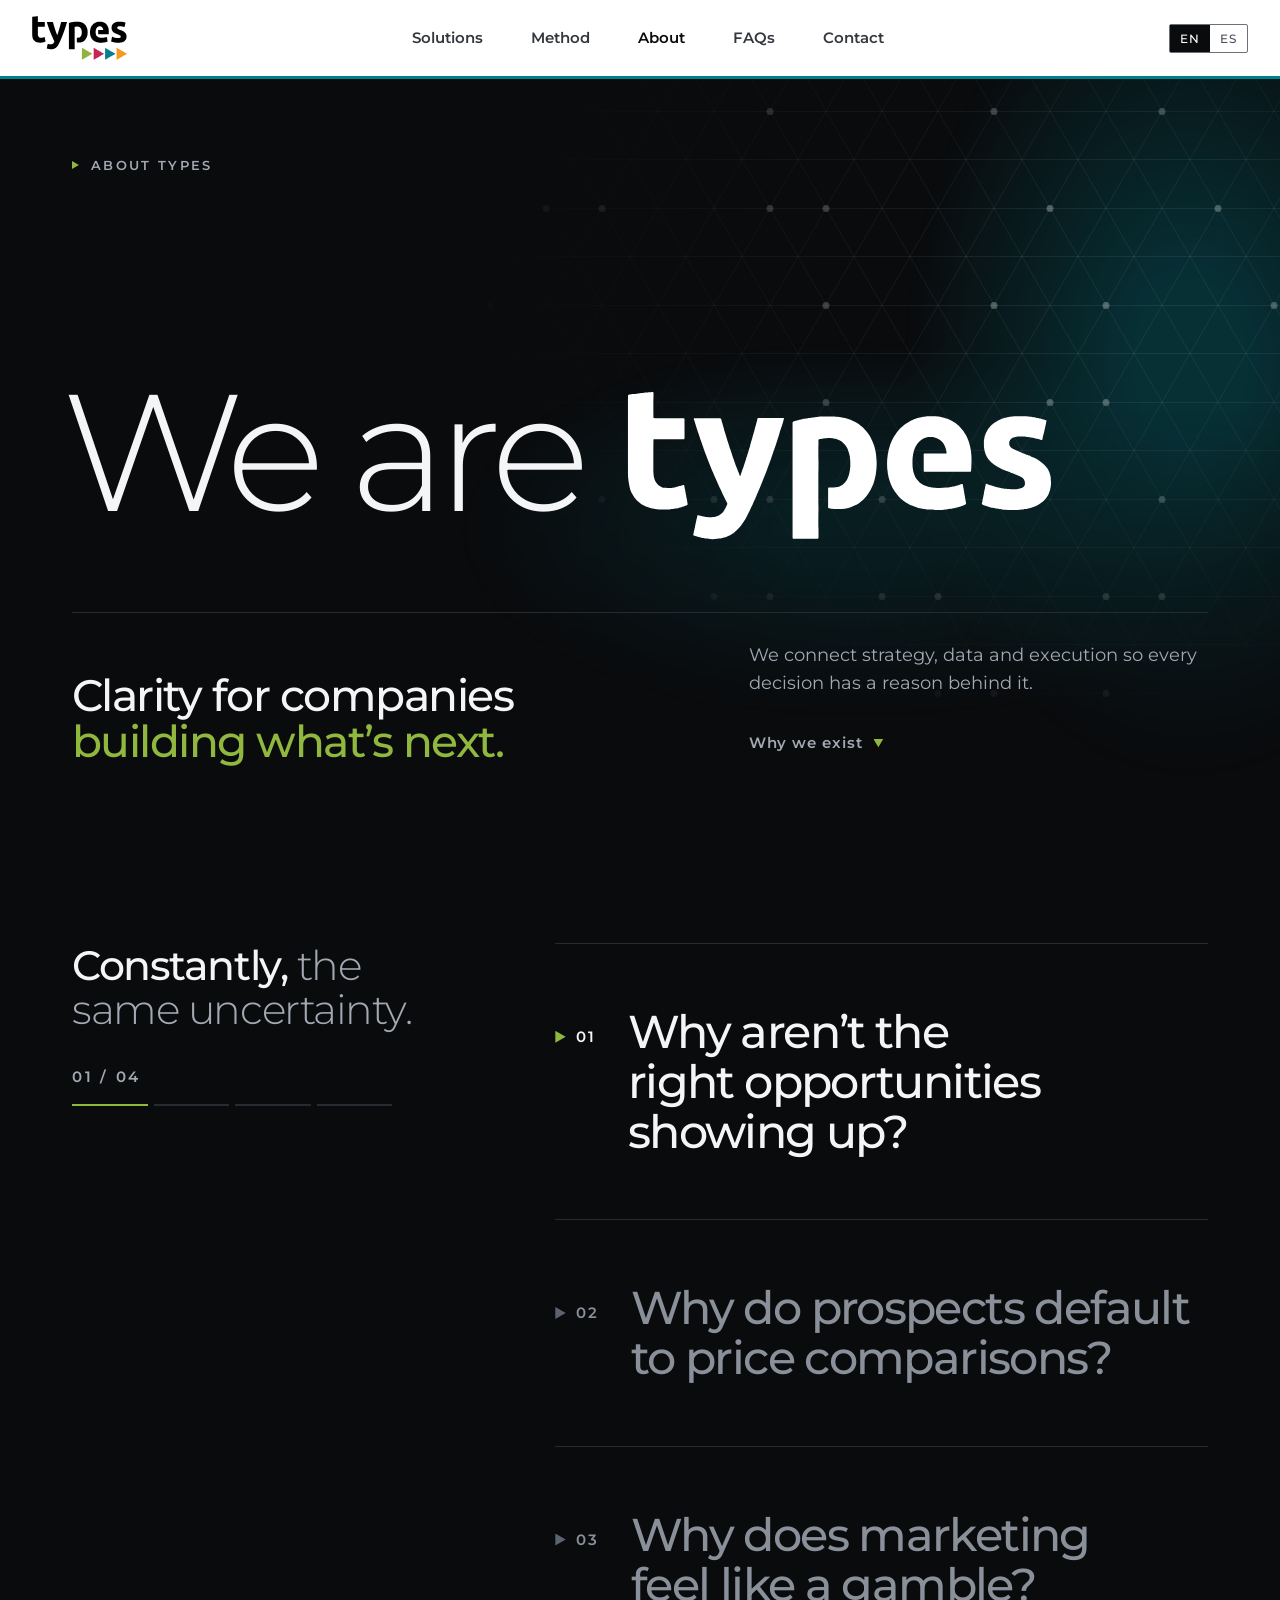
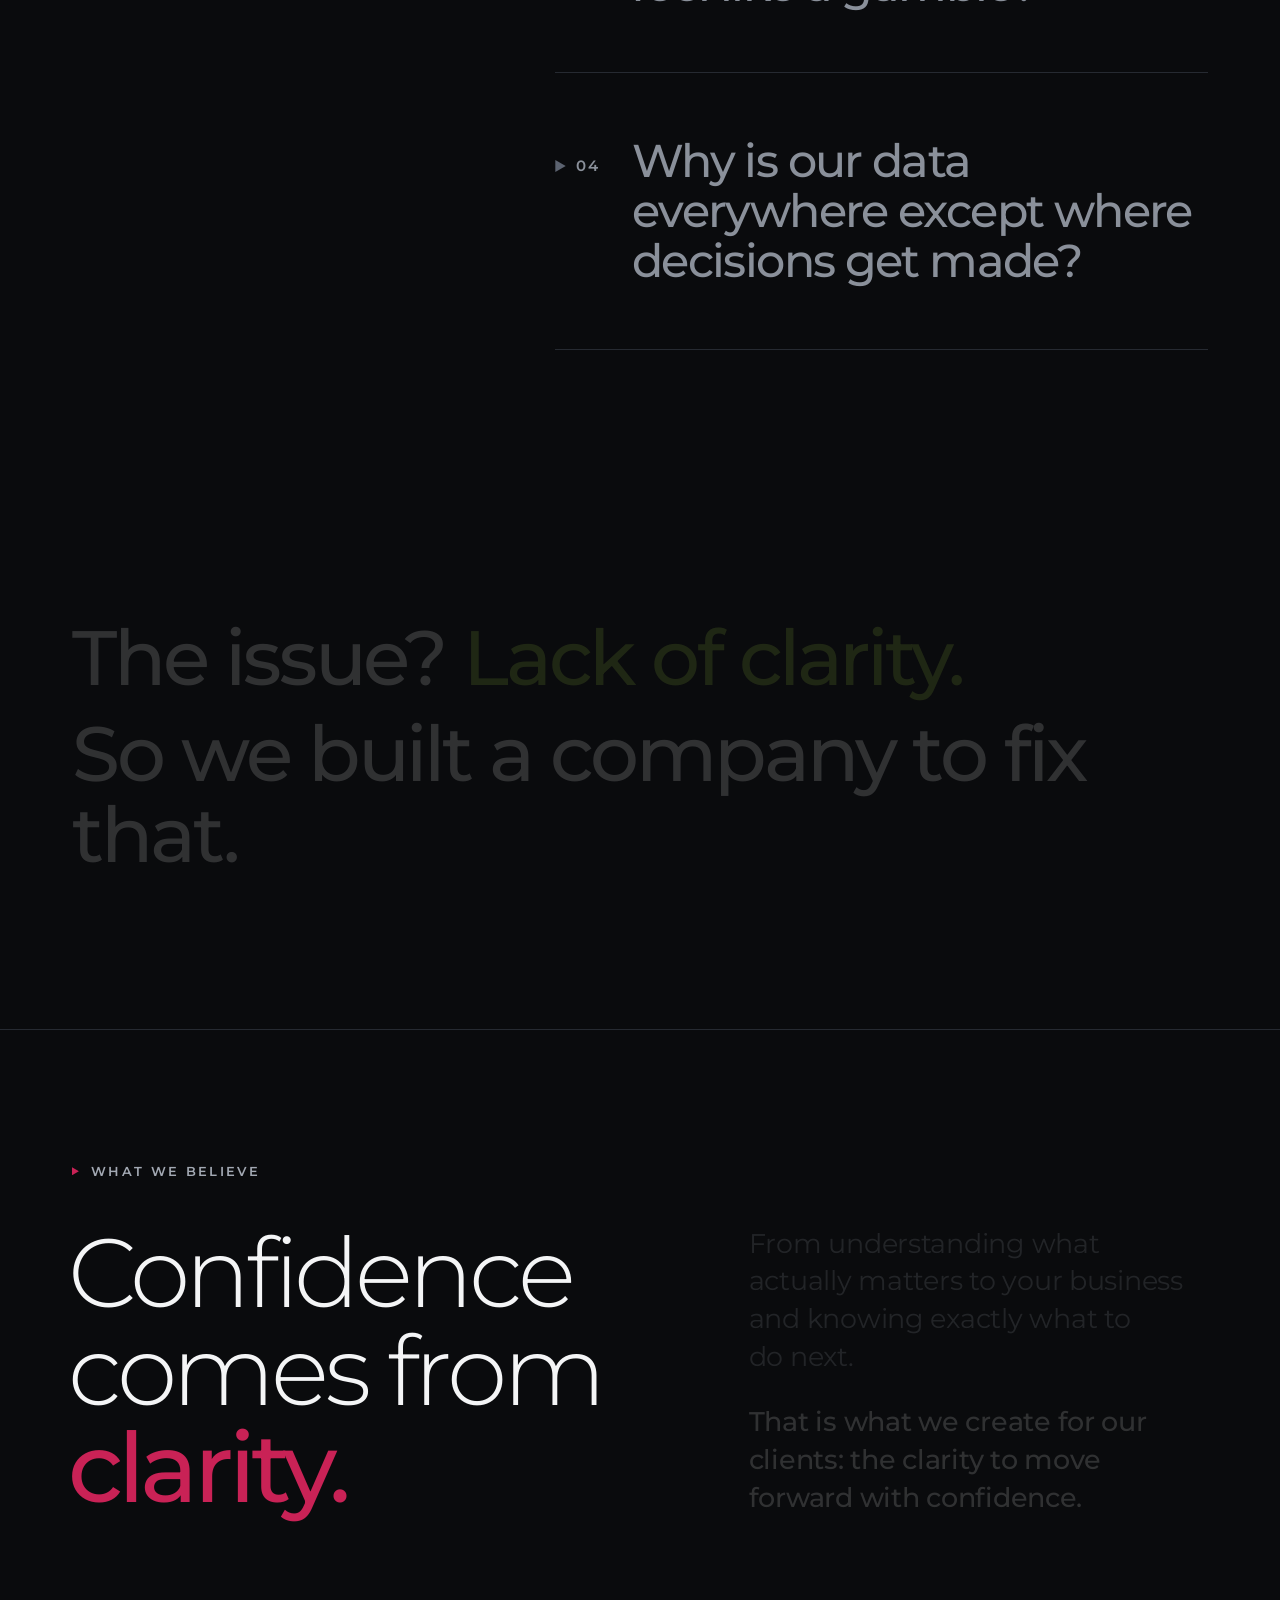
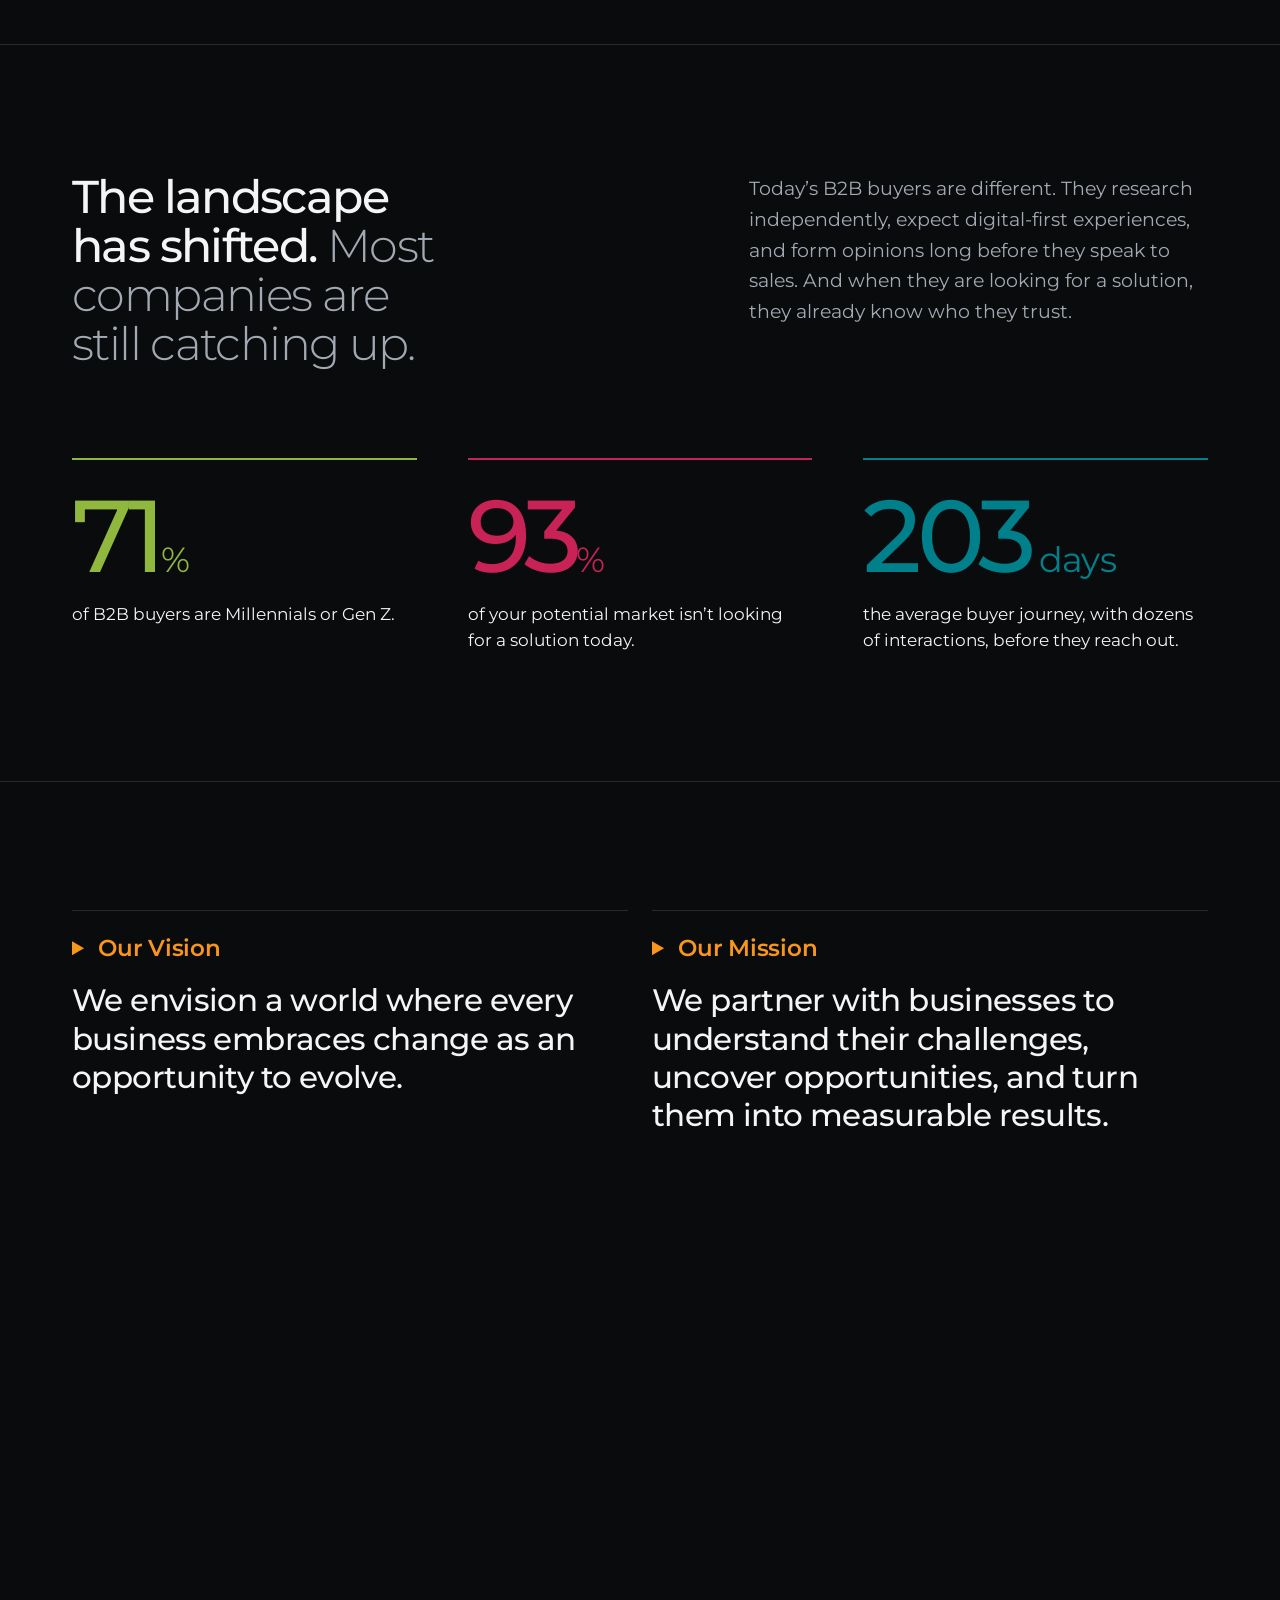
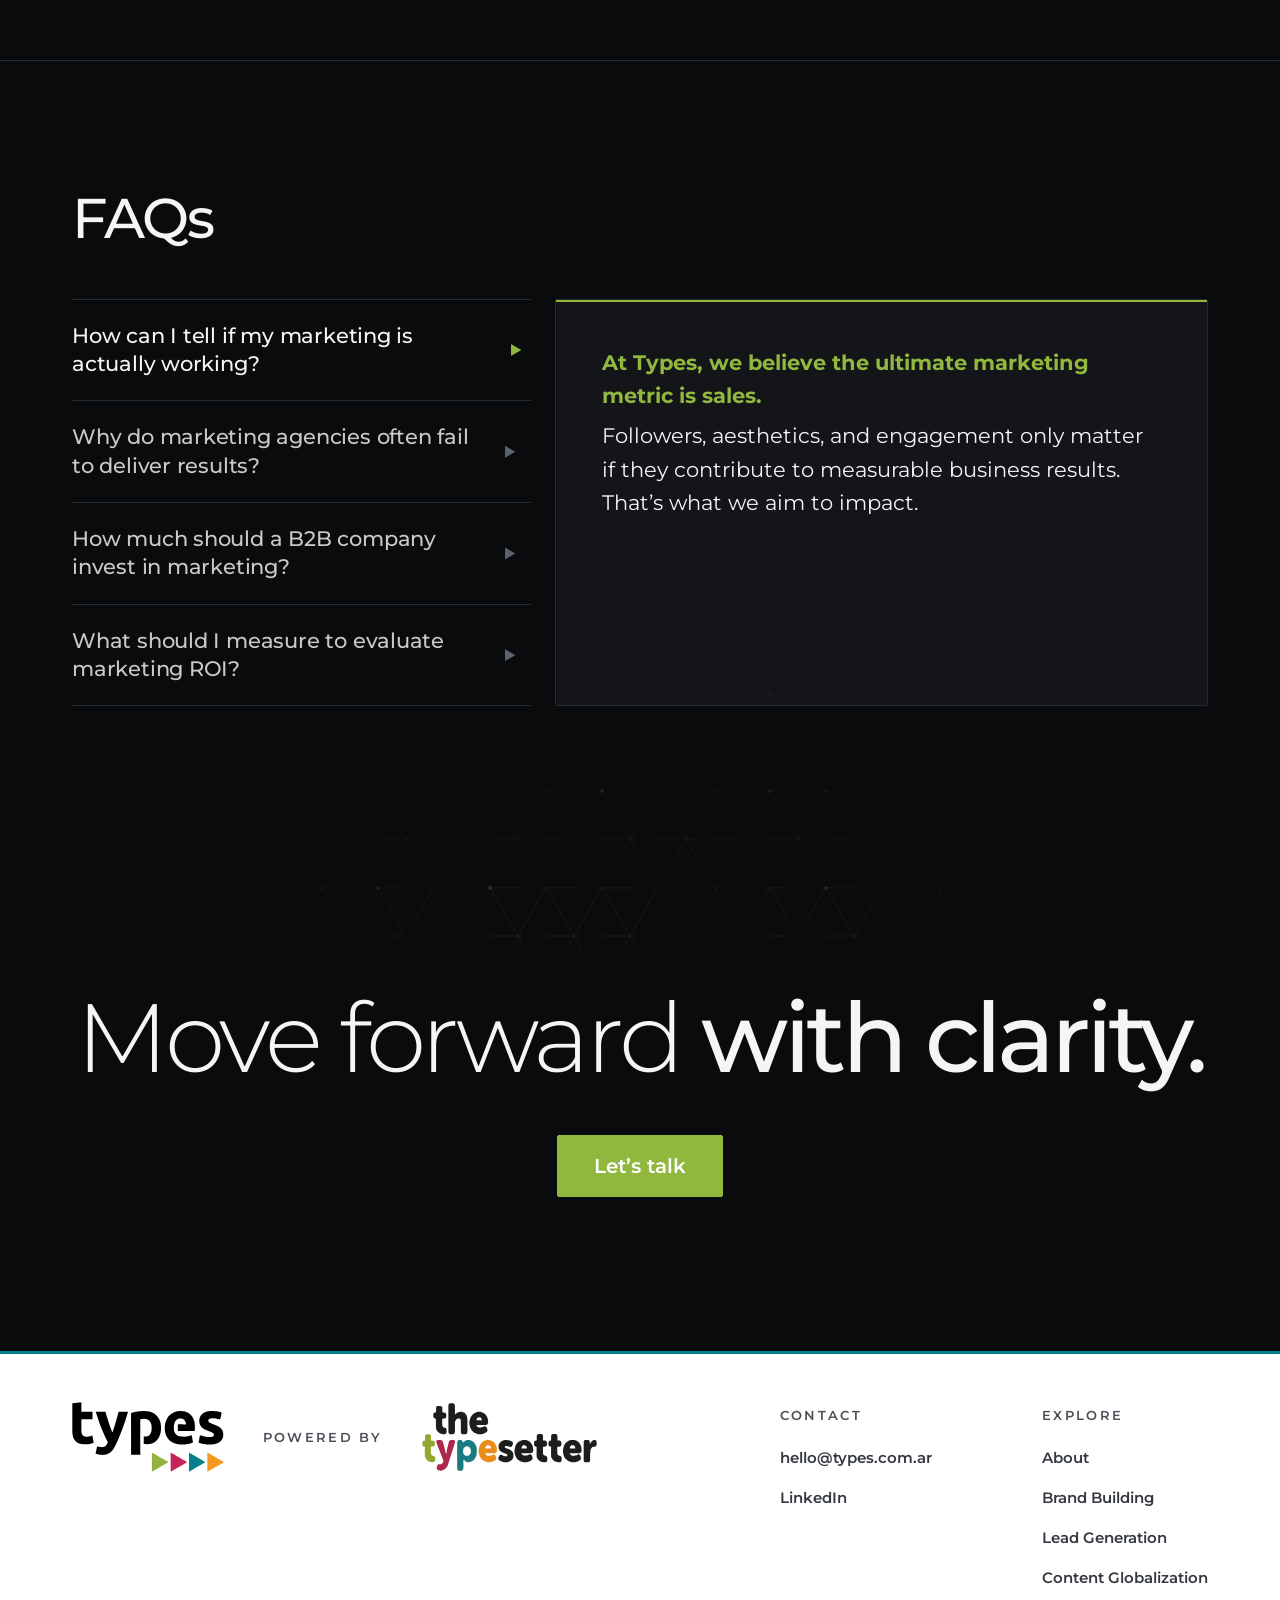
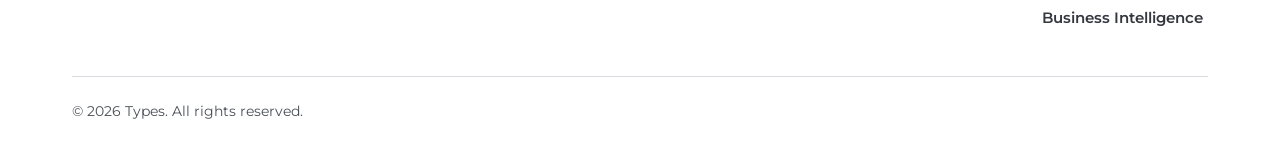
==== about.html @ 99b60592 "Add solution, about pages and CTA button text-roll hover Co-Authored-By: Claude Opus 5.5 <noreply@an" ====
<!DOCTYPE html>
<html lang="en" translate="no">
<head>
<meta charset="utf-8">
<meta name="viewport" content="width=device-width, initial-scale=1">
<meta name="google" content="notranslate">
<title>Types — About</title>
<link rel="icon" type="image/png" href="assets/favicon-types.png">
<link rel="stylesheet" href="css/tokens.css">
<link rel="stylesheet" href="https://fonts.googleapis.com/css2?family=Montserrat:wght@300;400;500;600;700&display=swap">
<link rel="stylesheet" href="css/site.css">
<link rel="stylesheet" href="css/faq.css">
<link rel="stylesheet" href="css/about.css">
</head>
<body>
<a href="#main" class="skip-link">Skip to content</a>
<header class="ty-header" style="position:fixed;top:0;left:0;right:0;z-index:20;box-sizing:border-box;padding:14px clamp(16px,4vw,32px);border-bottom:3px solid var(--brand-teal);background:#ffffff;--ink:#0a0b0d;--ink-muted:#33373e;--ink-subtle:#4a4f57;--border-control:#6b7079;--surface-page:#ffffff;--surface-hover:#eef0f2;--focus-ring:#0a0b0d;color:#0a0b0d">
  <a href="preview.html" aria-label="Types — home" style="display:flex;align-items:center;height:48px"><img src="assets/types.svg" alt="Types" style="display:block;height:44px;width:auto"></a>
  <nav id="site-nav" class="ty-nav" aria-label="Main" style="gap:48px">
    <a href="preview.html#solutions">Solutions</a>
    <a href="preview.html#method">Method</a>
    <a href="about.html" aria-current="page">About</a>
    <a href="preview.html#faq">FAQs</a>
    <a href="preview.html#contact">Contact</a>
  </nav>
  <div class="ty-lang" role="group" aria-label="Language">
    <button id="lang-en" lang="en" aria-pressed="true">EN</button>
    <button id="lang-es" lang="es" aria-pressed="false">ES</button>
  </div>
  <button type="button" class="nav-burger" aria-label="Open menu" aria-expanded="false" aria-controls="site-nav"><span></span><span></span><span></span></button>
</header>
<main id="main">

<!-- 01 Hero -->
<section id="hero" class="ty-accent-green" style="position:relative;isolation:isolate;min-height:92vh;display:flex;flex-direction:column;background:var(--surface-page);color:var(--ink)">
  <div aria-hidden="true" style="position:absolute;inset:0 0 -20vh 0;z-index:0;pointer-events:none;overflow:hidden;-webkit-mask-image:linear-gradient(#000 40%,transparent 100%);mask-image:linear-gradient(#000 40%,transparent 100%)"><div id="blobs-a" style="position:absolute;inset:0;filter:blur(110px);opacity:.4">
    <div data-blob="" style="position:absolute;right:-8%;top:8%;width:30vw;height:44vw;border-radius:50%;background:var(--brand-teal);opacity:.8"></div>
    <div data-blob="" style="position:absolute;left:46%;top:40%;width:42vw;height:20vw;border-radius:50%;background:var(--brand-teal);opacity:.5"></div>
  </div></div>
  <canvas id="grid-a" aria-hidden="true" style="position:absolute;top:0;left:0;z-index:1;width:100%;height:100%;display:block;pointer-events:none;-webkit-mask-image:radial-gradient(ellipse 65% 75% at 85% 35%,#000 15%,transparent 75%);mask-image:radial-gradient(ellipse 65% 75% at 85% 35%,#000 15%,transparent 75%)"></canvas>
  <div style="position:relative;z-index:2;flex:1;width:100%;max-width:1200px;margin:0 auto;box-sizing:border-box;padding:152px clamp(16px,4vw,32px) clamp(48px,7vh,80px);display:flex;flex-direction:column;justify-content:space-between;gap:clamp(64px,10vh,120px)">
    <p data-hf="" style="margin:0;display:flex;align-items:center;gap:12px;font-family:var(--font-text);font-size:13px;font-weight:600;letter-spacing:.18em;text-transform:uppercase;color:var(--ink-muted)"><span class="ty-tri" aria-hidden="true" style="height:8px;width:6.9px;background:var(--accent)"></span>About Types</p>
    <div style="display:flex;flex-direction:column;gap:clamp(48px,8vh,96px)">
      <h1 data-r="h1about" style="margin:0 0 0 -.06em;font-family:var(--font-display);font-weight:500;font-size:clamp(64px,13vw,200px);line-height:.92;letter-spacing:-0.055em">
        <span data-line="" style="display:block;overflow:hidden;padding-bottom:.14em;margin-bottom:-.14em"><span style="display:block"><span style="font-weight:300">We are</span> <span data-tw-txt="">types</span><img data-tw-logo="" src="assets/types-wordmark-white.svg" alt="types" style="display:none;height:.9em;width:auto;vertical-align:-0.18em;margin-left:.06em"></span></span>
      </h1>
      <div data-hf="" class="ab-grid" style="row-gap:32px;align-items:end;padding-top:28px;border-top:1px solid var(--border-subtle)">
        <p class="ab-wide" style="margin:0;font-family:var(--font-display);font-weight:500;font-size:clamp(28px,3.4vw,52px);line-height:1.06;letter-spacing:-0.035em;text-wrap:balance">Clarity for companies <span style="color:var(--accent)">building what’s next.</span></p>
        <div class="ab-b" style="display:flex;flex-direction:column;align-items:flex-start;gap:24px">
          <p style="margin:0;max-width:40ch;font-family:var(--font-text);font-size:clamp(17px,1.4vw,20px);line-height:1.55;color:var(--ink-muted);text-wrap:pretty">We connect strategy, data and execution so every decision has a reason behind it.</p>
          <a href="#questions" class="ab-scroll">Why we exist<span class="ty-tri" aria-hidden="true" style="height:10px;width:8.7px;background:var(--accent);transform:rotate(90deg)"></span></a>
        </div>
      </div>
    </div>
  </div>
</section>

<!-- 02 Questions -->
<section id="questions" style="background:var(--surface-page);color:var(--ink);scroll-margin-top:72px">
  <div class="ab-grid" style="max-width:1200px;margin:0 auto;box-sizing:border-box;padding:clamp(64px,9vw,136px) clamp(16px,4vw,32px);row-gap:40px;align-items:start">
    <div class="ab-a ab-sticky" style="display:flex;flex-direction:column;gap:32px">
      <h2 style="margin:0;font-family:var(--font-display);font-weight:500;font-size:clamp(30px,3.2vw,48px);line-height:1.08;letter-spacing:-0.035em;text-wrap:balance">Constantly, <span style="font-weight:300;color:var(--ink-muted)">the same uncertainty.</span></h2>
      <div aria-hidden="true" style="display:flex;flex-direction:column;gap:14px;max-width:320px">
        <span data-qc="" style="font-family:var(--font-text);font-size:15px;font-weight:600;letter-spacing:.18em;color:var(--ink-muted)">01 / 04</span>
        <div style="display:grid;grid-template-columns:repeat(4,minmax(0,1fr));gap:6px"><span class="ab-seg"><span data-seg="" style="background:var(--brand-green)"></span></span><span class="ab-seg"><span data-seg="" style="background:var(--brand-magenta)"></span></span><span class="ab-seg"><span data-seg="" style="background:var(--brand-teal)"></span></span><span class="ab-seg"><span data-seg="" style="background:var(--brand-orange)"></span></span></div>
      </div>
    </div>
    <ol class="ab-q ab-qlist">
      <li data-q="" class="ab-qitem">
        <span class="ab-qitem__n"><span data-tri="" data-c="var(--brand-green)" class="ty-tri" aria-hidden="true"></span>01</span>
        <span class="ab-qitem__t">Why aren’t the right opportunities showing up?</span>
      </li>
      <li data-q="" class="ab-qitem">
        <span class="ab-qitem__n"><span data-tri="" data-c="var(--brand-magenta)" class="ty-tri" aria-hidden="true"></span>02</span>
        <span class="ab-qitem__t">Why do prospects default to price comparisons?</span>
      </li>
      <li data-q="" class="ab-qitem">
        <span class="ab-qitem__n"><span data-tri="" data-c="var(--brand-teal)" class="ty-tri" aria-hidden="true"></span>03</span>
        <span class="ab-qitem__t">Why does marketing feel like a gamble?</span>
      </li>
      <li data-q="" class="ab-qitem">
        <span class="ab-qitem__n"><span data-tri="" data-c="var(--brand-orange)" class="ty-tri" aria-hidden="true"></span>04</span>
        <span class="ab-qitem__t">Why is our data everywhere except where decisions get made?</span>
      </li>
    </ol>
  </div>
</section>

<!-- 03 The issue -->
<section style="background:var(--surface-page);color:var(--ink)">
  <div style="max-width:1200px;margin:0 auto;box-sizing:border-box;padding:clamp(80px,12vw,184px) clamp(16px,4vw,32px)">
    <div id="issue-words" style="display:flex;flex-direction:column;gap:.2em;font-family:var(--font-display);font-size:clamp(36px,6vw,96px);font-weight:500;line-height:1.05;letter-spacing:-0.04em">
      <p style="margin:0"><span data-w="">The </span><span data-w="">issue? </span><span data-w="" style="color:var(--brand-green)">Lack </span><span data-w="" style="color:var(--brand-green)">of </span><span data-w="" style="color:var(--brand-green)">clarity. </span></p>
      <p style="margin:0"><span data-w="">So </span><span data-w="">we </span><span data-w="">built </span><span data-w="">a </span><span data-w="">company </span><span data-w="">to </span><span data-w="">fix </span><span data-w="">that. </span></p>
    </div>
  </div>
</section>

<!-- 04 What we believe -->
<section class="ty-accent-magenta" style="background:var(--surface-page);color:var(--ink);border-top:1px solid var(--border-subtle)">
  <div class="ab-grid" style="max-width:1200px;margin:0 auto;box-sizing:border-box;padding:clamp(80px,10vw,152px) clamp(16px,4vw,32px);row-gap:40px">
    <h2 data-in="" class="ab-full" style="margin:0;display:flex;align-items:center;gap:12px;font-family:var(--font-text);font-size:13px;font-weight:600;letter-spacing:.18em;text-transform:uppercase;color:var(--ink-muted)"><span class="ty-tri" aria-hidden="true" style="height:8px;width:6.9px;background:var(--accent)"></span>What we believe</h2>
    <p class="ab-wide" style="margin:0 0 0 -.04em;font-family:var(--font-display);font-weight:500;font-size:clamp(48px,7.6vw,120px);line-height:1;letter-spacing:-0.045em">
      <span data-in="" style="display:block;font-weight:300">Confidence</span>
      <span data-in="" style="display:block;font-weight:300">comes from</span>
      <span data-in="" style="display:block;color:var(--accent)">clarity.</span>
    </p>
    <div id="believe-words" class="ab-b" style="align-self:end;display:flex;flex-direction:column;gap:28px;max-width:600px">
      <p style="margin:0;font-family:var(--font-text);font-size:clamp(22px,2.1vw,30px);line-height:1.4;letter-spacing:-0.01em;color:var(--ink-muted);text-wrap:pretty"><span data-w="">From </span><span data-w="">understanding </span><span data-w="">what </span><span data-w="">actually </span><span data-w="">matters </span><span data-w="">to </span><span data-w="">your </span><span data-w="">business </span><span data-w="">and </span><span data-w="">knowing </span><span data-w="">exactly </span><span data-w="">what </span><span data-w="">to </span><span data-w="">do </span><span data-w="">next. </span></p>
      <p style="margin:0;font-family:var(--font-text);font-size:clamp(22px,2.1vw,30px);font-weight:500;line-height:1.4;letter-spacing:-0.01em;color:var(--ink);text-wrap:pretty"><span data-w="">That </span><span data-w="">is </span><span data-w="">what </span><span data-w="">we </span><span data-w="">create </span><span data-w="">for </span><span data-w="">our </span><span data-w="">clients: </span><span data-w="">the </span><span data-w="">clarity </span><span data-w="">to </span><span data-w="">move </span><span data-w="">forward </span><span data-w="">with </span><span data-w="">confidence. </span></p>
    </div>
  </div>
</section>

<!-- 05 Market context -->
<section class="ty-accent-teal" style="background:var(--surface-page);color:var(--ink);border-top:1px solid var(--border-subtle)">
  <div style="max-width:1200px;margin:0 auto;box-sizing:border-box;padding:clamp(80px,10vw,152px) clamp(16px,4vw,32px);display:flex;flex-direction:column;gap:clamp(56px,7vw,104px)">
    <div class="ab-grid" style="row-gap:28px">
      <h2 data-in="" class="ab-a" style="margin:0;font-family:var(--font-display);font-weight:500;font-size:clamp(32px,3.6vw,52px);line-height:1.06;letter-spacing:-0.035em;text-wrap:balance">The landscape has shifted. <span style="font-weight:300;color:var(--ink-muted)">Most companies are still catching up.</span></h2>
      <p data-in="" class="ab-b" style="margin:0;max-width:640px;font-family:var(--font-text);font-size:clamp(18px,1.5vw,21px);line-height:1.6;color:var(--ink-muted);text-wrap:pretty">Today’s B2B buyers are different. They research independently, expect digital-first experiences, and form opinions long before they speak to sales. And when they are looking for a solution, they already know who they trust.</p>
    </div>
    <ul class="ab-cards" style="margin:0;padding:0;list-style:none">
      <li data-in="" class="ty-accent-green" style="position:relative;min-width:0;padding-top:32px;display:flex;flex-direction:column;gap:20px">
        <span data-draw="" aria-hidden="true" style="position:absolute;left:0;right:0;top:0;height:2px;background:var(--accent);transform-origin:0 50%"></span>
        <p style="margin:0;font-family:var(--font-display);font-weight:500;font-size:clamp(72px,8vw,136px);line-height:.9;letter-spacing:-0.055em;color:var(--accent)"><span data-count="71">71</span><span style="font-size:.34em;letter-spacing:-0.02em;font-weight:400">%</span></p>
        <p style="margin:0;font-family:var(--font-text);font-size:17px;line-height:1.5;color:var(--ink);text-wrap:pretty;max-width:30ch">of B2B buyers are Millennials or Gen Z.</p>
      </li>
      <li data-in="" class="ty-accent-magenta" style="position:relative;min-width:0;padding-top:32px;display:flex;flex-direction:column;gap:20px">
        <span data-draw="" aria-hidden="true" style="position:absolute;left:0;right:0;top:0;height:2px;background:var(--accent);transform-origin:0 50%"></span>
        <p style="margin:0;font-family:var(--font-display);font-weight:500;font-size:clamp(72px,8vw,136px);line-height:.9;letter-spacing:-0.055em;color:var(--accent)"><span data-count="95">95</span><span style="font-size:.34em;letter-spacing:-0.02em;font-weight:400">%</span></p>
        <p style="margin:0;font-family:var(--font-text);font-size:17px;line-height:1.5;color:var(--ink);text-wrap:pretty;max-width:30ch">of your potential market isn’t looking for a solution today.</p>
      </li>
      <li data-in="" class="ty-accent-teal" style="position:relative;min-width:0;padding-top:32px;display:flex;flex-direction:column;gap:20px">
        <span data-draw="" aria-hidden="true" style="position:absolute;left:0;right:0;top:0;height:2px;background:var(--accent);transform-origin:0 50%"></span>
        <p style="margin:0;font-family:var(--font-display);font-weight:500;font-size:clamp(72px,8vw,136px);line-height:.9;letter-spacing:-0.055em;color:var(--accent)"><span data-count="211">211</span><span style="font-size:.34em;letter-spacing:-0.02em;font-weight:400"> days</span></p>
        <p style="margin:0;font-family:var(--font-text);font-size:17px;line-height:1.5;color:var(--ink);text-wrap:pretty;max-width:30ch">the average buyer journey, with dozens of interactions, before they reach out.</p>
      </li>
    </ul>
  </div>
</section>

<!-- 06 Vision, Mission, Promise -->
<section class="ty-accent-orange" style="background:var(--surface-page);color:var(--ink);border-top:1px solid var(--border-subtle)">
  <div style="max-width:1200px;margin:0 auto;box-sizing:border-box;padding:clamp(80px,10vw,152px) clamp(16px,4vw,32px);display:flex;flex-direction:column;gap:clamp(64px,8vw,120px)">
    <h2 style="position:absolute;width:1px;height:1px;margin:-1px;padding:0;overflow:hidden;clip:rect(0 0 0 0);white-space:nowrap;border:0">Vision, Mission and Promise</h2>
    <div class="ab-two">
      <article data-in="" style="display:flex;flex-direction:column;gap:20px;padding-top:24px;border-top:1px solid var(--border-subtle)">
        <h3 style="margin:0;display:flex;align-items:center;gap:14px;font-family:var(--font-display);font-size:clamp(20px,1.8vw,26px);font-weight:600;letter-spacing:-0.01em;color:var(--accent)"><span class="ty-tri" aria-hidden="true" style="height:14px;width:12.1px;background:var(--accent)"></span>Our Vision</h3>
        <p style="margin:0;font-family:var(--font-display);font-size:clamp(24px,2.4vw,36px);font-weight:500;line-height:1.25;letter-spacing:-0.02em;text-wrap:pretty">We envision a world where every business embraces change as an opportunity to evolve.</p>
      </article>
      <article data-in="" style="display:flex;flex-direction:column;gap:20px;padding-top:24px;border-top:1px solid var(--border-subtle)">
        <h3 style="margin:0;display:flex;align-items:center;gap:14px;font-family:var(--font-display);font-size:clamp(20px,1.8vw,26px);font-weight:600;letter-spacing:-0.01em;color:var(--accent)"><span class="ty-tri" aria-hidden="true" style="height:14px;width:12.1px;background:var(--accent)"></span>Our Mission</h3>
        <p style="margin:0;font-family:var(--font-display);font-size:clamp(24px,2.4vw,36px);font-weight:500;line-height:1.25;letter-spacing:-0.02em;text-wrap:pretty">We partner with businesses to understand their challenges, uncover opportunities, and turn them into measurable results.</p>
      </article>
    </div>
    <article style="display:flex;flex-direction:column;gap:28px">
      <h3 data-in="" style="margin:0;display:flex;align-items:center;gap:12px;font-family:var(--font-text);font-size:13px;font-weight:600;letter-spacing:.18em;text-transform:uppercase;color:var(--ink-muted)"><span class="ty-tri" aria-hidden="true" style="height:8px;width:6.9px;background:var(--accent)"></span>Our Promise</h3>
      <p data-clip="" style="margin:0 0 0 -.05em;font-family:var(--font-display);font-weight:500;font-size:clamp(52px,9.6vw,168px);line-height:.98;letter-spacing:-0.05em;text-wrap:balance"><span style="font-weight:300">Confidence to</span> <span style="color:var(--accent)">Move Forward.</span></p>
    </article>
  </div>
</section>

<!-- FAQ -->
<section id="faq" class="ty-accent-green" style="background:var(--surface-page);color:var(--ink);border-top:1px solid var(--border-subtle);scroll-margin-top:96px">
  <div style="max-width:1200px;margin:0 auto;box-sizing:border-box;padding:clamp(80px,10vw,152px) clamp(16px,4vw,32px);display:flex;flex-direction:column;gap:clamp(32px,4vw,56px)">
    <h2 data-in="" style="margin:0;font-family:var(--font-display);font-weight:500;font-size:clamp(36px,4.4vw,64px);line-height:1.04;letter-spacing:-0.035em">FAQs</h2>
    <!-- Source copy for the FAQ. js/faq.js renders it as tabs or an accordion. -->
    <dl id="faq-data" hidden>
      <div data-faq><dt>How can I tell if my marketing is actually working?</dt><dd>At Types, we believe the ultimate marketing metric is sales. Followers, aesthetics, and engagement only matter if they contribute to measurable business results. That’s what we aim to impact.</dd></div>
      <div data-faq><dt>Why do marketing agencies often fail to deliver results?</dt><dd>Because they often optimize for visibility instead of business outcomes. At Types, we focus on the metrics, processes, and clarity businesses need to make smarter decisions and turn marketing into measurable results.</dd></div>
      <div data-faq><dt>How much should a B2B company invest in marketing?</dt><dd>There’s no universal percentage. Start with your commercial goals, understand what it currently costs to reach them, and build your marketing investment around those numbers. Do not focus on someone else’s benchmark.</dd></div>
      <div data-faq><dt>What should I measure to evaluate marketing ROI?</dt><dd>Keep it simple: define your business goals, measure the results, and understand what those results cost. At Types, we connect marketing performance to the numbers that matter to your business.</dd></div>
    </dl>
    <div id="faq-root"></div>
  </div>
</section>

<!-- 08 Closing CTA -->
<section id="closing" class="ty-accent-magenta" style="position:relative;z-index:2;overflow:visible;isolation:isolate;background:var(--surface-page);color:var(--ink)">
  <div aria-hidden="true" style="position:absolute;top:-28vh;left:0;right:0;bottom:0;z-index:0;pointer-events:none;overflow:hidden;-webkit-mask-image:linear-gradient(transparent 0,#000 34vh,#000 100%);mask-image:linear-gradient(transparent 0,#000 34vh,#000 100%)"><div id="blobs-b" style="position:absolute;inset:28vh 0 0 0;filter:blur(110px);opacity:0">
    <div data-blob="" style="position:absolute;left:20%;top:-10%;width:60vw;height:26vw;border-radius:50%;background:var(--brand-teal);opacity:.55"></div>
    <div data-blob="" style="position:absolute;right:-10%;top:30%;width:30vw;height:40vw;border-radius:50%;background:var(--brand-teal);opacity:.6"></div>
    <div data-blob="" style="position:absolute;left:-10%;top:55%;width:36vw;height:30vw;border-radius:50%;background:var(--brand-teal);opacity:.4"></div>
  </div></div>
  <canvas id="grid-b" aria-hidden="true" style="position:absolute;top:-28vh;left:0;z-index:1;width:100%;height:calc(100% + 28vh);display:block;pointer-events:none;-webkit-mask-image:radial-gradient(ellipse 60% 55% at 50% 50%,#000 15%,transparent 80%),linear-gradient(transparent 0,#000 34vh,#000 100%);-webkit-mask-composite:source-in;mask-image:radial-gradient(ellipse 60% 55% at 50% 50%,#000 15%,transparent 80%),linear-gradient(transparent 0,#000 34vh,#000 100%);mask-composite:intersect"></canvas>
  <div style="position:relative;z-index:1;max-width:1200px;margin:0 auto;box-sizing:border-box;padding:clamp(96px,12vw,176px) clamp(16px,4vw,32px);display:flex;flex-direction:column;align-items:center;gap:48px;text-align:center">
    <h2 data-in="" style="margin:0;font-family:var(--font-display);font-weight:500;font-size:clamp(52px,7.6vw,120px);line-height:1.02;letter-spacing:-0.045em;text-wrap:balance"><span style="font-weight:300">Move forward</span> with clarity.</h2>
    <a data-in="" href="preview.html#contact" class="ty-btn ty-btn--primary ab-cta">Let’s talk</a>
  </div>
</section>
</main>
<footer style="background:#ffffff;border-top:3px solid var(--brand-teal);--ink:#0a0b0d;--ink-muted:#33373e;--ink-subtle:#4a4f57;--border-control:#6b7079;--surface-page:#ffffff;--surface-hover:#eef0f2;--focus-ring:#0a0b0d;color:#0a0b0d">
  <div style="max-width:1200px;margin:0 auto;box-sizing:border-box;padding:48px clamp(16px,4vw,32px) 32px;display:flex;flex-direction:column;gap:40px">
    <div style="display:flex;flex-wrap:wrap;justify-content:space-between;align-items:flex-start;gap:40px 64px">
      <div class="ft-brand">
        <a href="preview.html" aria-label="Types — home" class="ft-brand__types"><img src="assets/types.svg" alt="Types"></a>
        <span class="ft-brand__by">Powered by</span>
        <a href="https://www.thetypesetter.com.ar/" target="_blank" rel="noopener" aria-label="The Typesetter (opens in a new tab)" class="ft-brand__ts-link"><img src="assets/the-typesetter.svg" alt="The Typesetter" class="ft-brand__ts"></a>
      </div>
      <div style="display:flex;flex-wrap:wrap;gap:40px clamp(48px,8vw,128px)">
        <div style="display:flex;flex-direction:column;gap:4px;min-width:160px">
          <p style="margin:0 0 8px;font-size:13px;font-weight:600;letter-spacing:.18em;text-transform:uppercase;color:var(--ink-subtle)">Contact</p>
          <a href="mailto:hello@types.com.ar" class="hv-ink" style="display:inline-flex;align-items:center;min-height:36px;font-size:15px;font-weight:600;color:var(--ink-muted);text-decoration:none;transition:color .15s">hello@types.com.ar</a>
          <a href="https://www.linkedin.com/" class="hv-ink" style="display:inline-flex;align-items:center;min-height:36px;font-size:15px;font-weight:600;color:var(--ink-muted);text-decoration:none;transition:color .15s">LinkedIn</a>
        </div>
        <nav aria-label="Footer" style="display:flex;flex-direction:column;gap:4px;min-width:160px">
          <p style="margin:0 0 8px;font-size:13px;font-weight:600;letter-spacing:.18em;text-transform:uppercase;color:var(--ink-subtle)">Explore</p>
        <a href="about.html" class="hv-ink" style="display:inline-flex;align-items:center;min-height:36px;font-size:15px;font-weight:600;color:var(--ink-muted);text-decoration:none;transition:color .15s">About</a>
        <a href="brand-building.html" class="hv-ink" style="display:inline-flex;align-items:center;min-height:36px;font-size:15px;font-weight:600;color:var(--ink-muted);text-decoration:none;transition:color .15s">Brand Building</a>
        <a href="lead-generation.html" class="hv-ink" style="display:inline-flex;align-items:center;min-height:36px;font-size:15px;font-weight:600;color:var(--ink-muted);text-decoration:none;transition:color .15s">Lead Generation</a>
        <a href="content-globalization.html" class="hv-ink" style="display:inline-flex;align-items:center;min-height:36px;font-size:15px;font-weight:600;color:var(--ink-muted);text-decoration:none;transition:color .15s">Content Globalization</a>
        <a href="business-intelligence.html" class="hv-ink" style="display:inline-flex;align-items:center;min-height:36px;font-size:15px;font-weight:600;color:var(--ink-muted);text-decoration:none;transition:color .15s">Business Intelligence</a>
        </nav>
      </div>
    </div>
    <p style="margin:0;padding-top:24px;border-top:1px solid #d7dade;font-size:14px;line-height:20px;color:var(--ink-subtle)">© 2026 Types. All rights reserved.</p>
  </div>
</footer>
<script src="js/nav.js" defer></script>
<script src="js/about.js" defer></script>
<script src="js/faq.js" defer></script>
</body>
</html>
---- css/tokens.css ----
/* Types v3 — design-system entry point. Imports every token file in order. */
@import url('colors.css');
@import url('typography.css');
@import url('spacing.css');
@import url('components.css');
---- css/site.css ----
/* Types — shared site styles, loaded on every page after tokens.css.
   Page-level overrides the design-system tokens don't cover: header (with the
   mobile menu), footer links and responsive type. Page-specific styles live in
   home.css, solution.css, about.css and brand-building.css. */

:root {
  --font-display: 'Montserrat', sans-serif;
  --font-text: 'Montserrat', sans-serif;
  --font-mono: 'Montserrat', sans-serif;
}

/* Ligatures off everywhere, as in the design. */
* {
  font-variant-ligatures: no-common-ligatures no-discretionary-ligatures;
  font-feature-settings: "liga" 0, "clig" 0, "dlig" 0;
}

html, body {
  margin: 0;
  background: var(--surface-page);
  overflow-x: clip;
  max-width: 100%;
}

a { color: var(--ink); }
a:hover { color: var(--brand-green); }

/* Solution-card border lights up with the section accent on hover/focus. */
[data-sol-card]:hover,
[data-sol-card]:focus-visible {
  border-color: var(--accent);
}

/* ---------- Skip link ---------- */
.skip-link { position: absolute; left: -9999px; top: 16px; z-index: 60; padding: 12px 16px; background: #ffffff; color: #0a0b0d; font-family: var(--font-text); font-size: 16px; font-weight: 600; border-radius: 2px; }
.skip-link:focus { left: 16px; }

/* ---------- Hover helpers (links that light up in a brand color) ---------- */
.hv-ink:hover     { color: var(--ink); }
.hv-green:hover   { color: var(--brand-green);   border-bottom-color: var(--brand-green); }
.hv-magenta:hover { color: var(--brand-magenta); border-bottom-color: var(--brand-magenta); }
.hv-teal:hover    { color: var(--brand-teal);    border-bottom-color: var(--brand-teal); }
.hv-orange:hover  { color: var(--brand-orange);  border-bottom-color: var(--brand-orange); }

/* ---------- Footer brand: Types · Powered by · The Typesetter ---------- */
.ft-brand { display: flex; flex-wrap: wrap; align-items: center; gap: 16px clamp(24px, 3vw, 40px); }
.ft-brand__types { display: flex; align-items: center; min-height: 44px; }
.ft-brand__types img, .ft-brand__ts { display: block; height: clamp(52px, 5.5vw, 76px); width: auto; }
.ft-brand__ts-link { display: flex; align-items: center; min-height: 44px; transition: opacity .15s; }
.ft-brand__ts-link:hover { opacity: .8; }
.ft-brand__by { font-family: var(--font-text); font-size: 13px; font-weight: 600; letter-spacing: .18em; text-transform: uppercase; color: var(--ink-subtle); }

/* ---------- Header: mobile menu button (shown < 768px) ---------- */
.nav-burger {
  display: none; flex: none; flex-direction: column; align-items: center; justify-content: center; gap: 5px;
  width: 44px; height: 44px; padding: 0; background: none; border: 1px solid #6b7079; border-radius: 2px; cursor: pointer;
}
.nav-burger span { display: block; width: 20px; height: 2px; background: #0a0b0d; transition: transform .15s, opacity .15s; }

/* ---------- Responsive ----------
   Four breakpoints, shared by every page (and mirrored in the JS):
     XL  ≥ 1280px   desktop (base styles)
     LG  ≤ 1279px   laptop
     MD  ≤ 1023px   tablet — header collapses to the menu button
     SM  ≤ 767px    mobile
     XS  ≤ 479px    small mobile */
@media (max-width: 1279px) {
  .ty-header .ty-nav { gap: 32px !important; }
}
@media (max-width: 1023px) {
  .ty-header { flex-wrap: nowrap !important; gap: 16px !important; }
  .ty-header > a:first-child { margin-right: auto; }
  .ty-header > span[aria-hidden] { display: none !important; }
  .nav-burger { display: inline-flex; }
  .ty-header .ty-nav {
    display: none !important; position: absolute; top: calc(100% + 3px); left: 0; right: 0;
    flex-direction: column; align-items: stretch !important; gap: 0 !important; padding: 8px clamp(16px, 4vw, 32px) 24px;
    background: #ffffff; border-bottom: 3px solid var(--brand-teal); max-height: calc(100vh - 80px); overflow-y: auto;
  }
  .ty-header[data-open] .ty-nav { display: flex !important; animation: nav-drop .32s cubic-bezier(.22,1,.36,1); }
  .ty-header .ty-nav a { display: flex; align-items: center; min-height: 56px; font-size: 22px; font-weight: 500; letter-spacing: -0.01em; color: #0a0b0d; border-bottom: 1px solid #d7dade; }
  .ty-header[data-open] .ty-nav a { animation: nav-item .4s cubic-bezier(.22,1,.36,1) backwards; }
  .ty-header[data-open] .ty-nav a:nth-child(2) { animation-delay: .04s; }
  .ty-header[data-open] .ty-nav a:nth-child(3) { animation-delay: .08s; }
  .ty-header[data-open] .ty-nav a:nth-child(4) { animation-delay: .12s; }
  .ty-header[data-open] .ty-nav a:nth-child(5) { animation-delay: .16s; }
  .ty-header .ty-nav a[aria-current] { color: var(--brand-teal); }
  .ty-header[data-open] .nav-burger span:nth-child(1) { transform: translateY(7px) rotate(45deg); }
  .ty-header[data-open] .nav-burger span:nth-child(2) { opacity: 0; }
  .ty-header[data-open] .nav-burger span:nth-child(3) { transform: translateY(-7px) rotate(-45deg); }
  [data-r="fit"] { white-space: normal !important; font-size: clamp(18px, 2.6vw, 22px) !important; max-width: 34ch; text-wrap: pretty; }
  [data-r="wrap"] { white-space: normal !important; font-size: 17px !important; text-wrap: pretty; }
  [data-r="mc"] { width: auto !important; justify-self: stretch !important; }
  [data-r="h1sol"] { font-size: 12vw !important; }
}
@media (max-width: 767px) {
  .ty-header { gap: 12px !important; padding: 10px 16px !important; }
  .ty-header > a:first-child { height: 40px !important; }
  .ty-header > a:first-child img { height: 34px !important; }
  [data-r="h1sol"] { font-size: 12.5vw !important; }
  [data-r="h1about"] { font-size: 13vw !important; }
  [data-r="fit"] { font-size: 18px !important; }
  .hero-in { padding-left: 0 !important; }
  [data-blob] { scale: 2; }
}
@media (max-width: 479px) {
  .ty-header > a:first-child img { height: 30px !important; }
  .ty-lang button { padding: 6px 8px; }
  [data-r="h1sol"] { font-size: 13vw !important; }
  [data-r="h1about"] { font-size: 14.5vw !important; }
  [data-r="fit"] { font-size: 17px !important; }
  .ft-brand { gap: 12px 20px; }
  .ft-brand__types img, .ft-brand__ts { height: 44px; }
}
@keyframes nav-drop { from { opacity: 0; transform: translateY(-8px); } to { opacity: 1; transform: none; } }
@keyframes nav-item { from { opacity: 0; transform: translateX(-16px); } to { opacity: 1; transform: none; } }
@media (prefers-reduced-motion: reduce) {
  .ty-header[data-open] .ty-nav, .ty-header[data-open] .ty-nav a { animation: none; }
}

/* ---------- Background blobs (performance) ----------
   The blob layers used filter: blur(110px) on the parent while the blobs drift
   forever, which forced the browser to re-blur the whole layer every frame and
   made scrolling stutter. Each blob is feathered with a static radial mask
   instead, so the drift is a pure compositor transform. */
div:has(> [data-blob]) { filter: none !important; }
[data-blob] {
  -webkit-mask-image: radial-gradient(closest-side, #000 20%, rgba(0,0,0,.5) 60%, transparent 100%);
  mask-image: radial-gradient(closest-side, #000 20%, rgba(0,0,0,.5) 60%, transparent 100%);
  will-change: transform;
}
@media (min-width: 768px) { [data-blob] { scale: 1.5; } }
---- css/faq.css ----
/* Types — FAQ section (rendered by js/faq.js). Shared by every page; the
   accent color comes from the section's .ty-accent-* class. */

/* ---------- FAQ: desktop tabs + panel ---------- */
.faq-desk { display: grid; grid-template-columns: repeat(12, minmax(0, 1fr)); column-gap: 24px; align-items: stretch; }
.faq-tabs { grid-column: 1 / span 5; display: flex; flex-direction: column; border-top: 1px solid var(--border-subtle); }
.faq-tab {
  display: flex; align-items: center; justify-content: space-between; gap: 20px;
  width: 100%; min-height: 56px; padding: 22px 16px 22px 0;
  background: none; border: 0; border-bottom: 1px solid var(--border-subtle); cursor: pointer; text-align: left;
  color: rgba(255, 255, 255, .78); font-family: var(--font-display); font-size: 21px; font-weight: 500; line-height: 1.35; letter-spacing: -0.01em;
  transition: color .15s;
}
.faq-tab:hover, .faq-tab[aria-selected="true"] { color: var(--ink); }
.faq-tab:focus-visible { outline: 2px solid var(--focus-ring); outline-offset: 2px; }
.faq-tri { flex: none; height: 12px; width: 10.4px; transition: background-color .15s, transform .2s; }
.faq-tab .faq-tri { background: var(--border-control); }
.faq-tab[aria-selected="true"] .faq-tri { background: var(--accent); transform: translateX(6px); }

.faq-panel {
  grid-column: 6 / span 7; position: relative; box-sizing: border-box;
  padding: clamp(32px, 3.6vw, 56px);
  background: var(--surface-raised); border: 1px solid var(--border-subtle); border-radius: 2px;
  display: flex; flex-direction: column; gap: 20px;
}
.faq-panel:focus-visible { outline: 2px solid var(--focus-ring); outline-offset: 2px; }
.faq-panel__bar { position: absolute; left: 0; right: 0; top: 0; height: 2px; background: var(--accent); }
.faq-panel__body { display: flex; flex-direction: column; gap: 6px; max-width: 62ch; }
.faq-panel__body p { margin: 0; font-family: var(--font-text); font-size: 21px; line-height: 1.6; color: var(--ink); text-wrap: pretty; }
.faq-panel__body strong, .faq-acc__panel strong { font-weight: 700; color: var(--accent); }

/* ---------- FAQ: mobile accordion ---------- */
.faq-mob { border-bottom: 1px solid var(--border-subtle); }
.faq-acc { border-top: 1px solid var(--border-subtle); }
.faq-acc h3 { margin: 0; }
.faq-acc__btn {
  width: 100%; min-height: 56px; display: flex; align-items: center; justify-content: space-between; gap: 20px;
  padding: 22px 0; background: none; border: 0; cursor: pointer; text-align: left;
  color: var(--ink); font-family: var(--font-display); font-size: 20px; font-weight: 500; line-height: 1.35;
}
.faq-acc__btn:focus-visible { outline: 2px solid var(--focus-ring); outline-offset: 2px; }
.faq-acc__btn .faq-tri { background: var(--accent); transition: transform .3s; }
.faq-acc__btn[aria-expanded="true"] .faq-tri { transform: rotate(90deg); }
.faq-acc__panel { display: flex; flex-direction: column; gap: 4px; margin: 0 0 24px; }
.faq-acc__panel[hidden] { display: none; }
.faq-acc__panel p { margin: 0; font-family: var(--font-text); font-size: 19px; line-height: 1.6; color: var(--ink); }

/* ---------- Responsive (tabs ≥ 1024px, accordion below — see faq.js) ---------- */
@media (max-width: 1279px) {
  .faq-tab { font-size: 19px; }
  .faq-panel__body p { font-size: 19px; }
}
@media (max-width: 767px) {
  .faq-acc__btn { font-size: 19px; }
  .faq-acc__panel p { font-size: 17px; }
}
@media (max-width: 479px) {
  .faq-acc__btn { font-size: 17px; gap: 14px; padding: 18px 0; }
  .faq-acc__panel p { font-size: 16px; }
}

@media (prefers-reduced-motion: reduce) {
  .faq-tab, .faq-tri { transition: none; }
}
---- css/about.css ----
/* Types — About page. 12-column layout on desktop that collapses to 4 below
   900px, plus hover states the design expressed as interaction props. */

a:hover { color: inherit; }
:focus-visible { outline: 2px solid var(--focus-ring); outline-offset: 2px; }
@media (prefers-reduced-motion: reduce) { * { transition: none !important; } }

/* ---------- Layout grid ---------- */
.ab-grid { display: grid; grid-template-columns: repeat(12, minmax(0, 1fr)); column-gap: 24px; }
.ab-a    { grid-column: 1 / span 5; }
.ab-b    { grid-column: 8 / span 5; }
.ab-wide { grid-column: 1 / span 7; }
.ab-q    { grid-column: 6 / span 7; }
.ab-full { grid-column: 1 / -1; }
.ab-sticky { position: sticky; top: 140px; }
.ab-cards { display: grid; grid-template-columns: repeat(3, minmax(0, 1fr)); column-gap: clamp(24px, 4vw, 64px); row-gap: 48px; }
.ab-two   { display: grid; grid-template-columns: repeat(2, minmax(0, 1fr)); column-gap: 24px; row-gap: 56px; }

/* ---------- Hero ---------- */
.ab-scroll { display: flex; align-items: center; gap: 12px; min-height: 44px; font-family: var(--font-text); font-size: 15px; font-weight: 600; letter-spacing: .06em; color: var(--ink-muted); text-decoration: none; transition: color .15s; }
.ab-scroll:hover { color: var(--ink); }

/* ---------- Questions ---------- */
.ab-qlist { margin: 0; padding: 0; list-style: none; border-bottom: 1px solid var(--border-subtle); }
.ab-qitem { display: grid; grid-template-columns: auto minmax(0, 1fr); column-gap: clamp(20px, 2.4vw, 40px); padding: clamp(36px, 7vh, 80px) 0; border-top: 1px solid var(--border-subtle); color: var(--ink-subtle); transition: color .15s; }
.ab-qitem__n { align-self: start; display: flex; align-items: center; gap: 10px; padding-top: clamp(10px, 1.3vw, 20px); font-family: var(--font-text); font-size: 15px; font-weight: 600; letter-spacing: .18em; }
.ab-qitem__n .ty-tri { height: 12px; width: 10.4px; background: var(--border-control); transition: background-color .15s; }
.ab-qitem__t { font-family: var(--font-display); font-weight: 500; font-size: clamp(28px, 3.6vw, 56px); line-height: 1.08; letter-spacing: -0.035em; text-wrap: balance; }
.ab-seg { position: relative; height: 2px; background: var(--border-subtle); }
.ab-seg > span { position: absolute; left: 0; top: 0; bottom: 0; width: 0; transition: width .15s; }

/* ---------- Closing CTA ---------- */
.ab-cta { background: var(--brand-green); border-color: var(--brand-green); color: #ffffff; text-decoration: none; font-size: 20px; font-weight: 600; padding: 20px 36px; }
.ab-cta:hover { background: var(--ink); border-color: var(--ink); color: var(--surface-page); }

/* ---------- Responsive (breakpoints: see site.css) ---------- */

/* Laptop (≤ 1279px) */
@media (max-width: 1279px) {
  .ab-sticky { top: 120px; }
}

/* Tablet (≤ 1023px): the hero statement and the "what we believe" headline
   take the full width, with their supporting copy in the right half below.
   The sticky question tracker narrows so the questions get more room. */
@media (max-width: 1023px) {
  .ab-wide { grid-column: 1 / -1; }
  .ab-b { grid-column: 7 / span 6; }
  #questions .ab-a { grid-column: 1 / span 4; }
  #questions .ab-q { grid-column: 5 / span 8; }
  .ab-cards { column-gap: 24px; }
  .ab-qitem { padding: clamp(32px, 6vh, 64px) 0; }
}

/* Mobile (≤ 767px): one column; the stats read as number | label rows. */
@media (max-width: 767px) {
  .ab-grid { grid-template-columns: repeat(4, minmax(0, 1fr)); }
  .ab-a, .ab-b, .ab-wide, .ab-q, #questions .ab-a, #questions .ab-q { grid-column: 1 / -1; }
  .ab-sticky { position: static; }
  .ab-two { grid-template-columns: minmax(0, 1fr); row-gap: 40px; }
  .ab-cards { grid-template-columns: minmax(0, 1fr); row-gap: 40px; }
  .ab-cards > li { flex-direction: row !important; align-items: center; gap: 24px !important; padding-top: 24px !important; }
  .ab-cards > li > p:first-of-type { flex: 0 0 46%; font-size: clamp(56px, 13vw, 96px) !important; }
  .ab-qitem { column-gap: 16px; padding: 32px 0; }
  .ab-qitem__t { font-size: clamp(26px, 6.4vw, 40px); }
  .ab-cta { font-size: 18px; padding: 18px 28px; }
}

/* Small mobile (≤ 479px): stats stack again, number above label. */
@media (max-width: 479px) {
  .ab-cards > li { flex-direction: column !important; align-items: flex-start; gap: 12px !important; }
  .ab-cards > li > p:first-of-type { flex: none; font-size: 72px !important; }
  .ab-qitem { grid-template-columns: minmax(0, 1fr); row-gap: 12px; padding: 28px 0; }
  .ab-qitem__n { padding-top: 0; }
  .ab-qitem__t { font-size: 26px; }
}
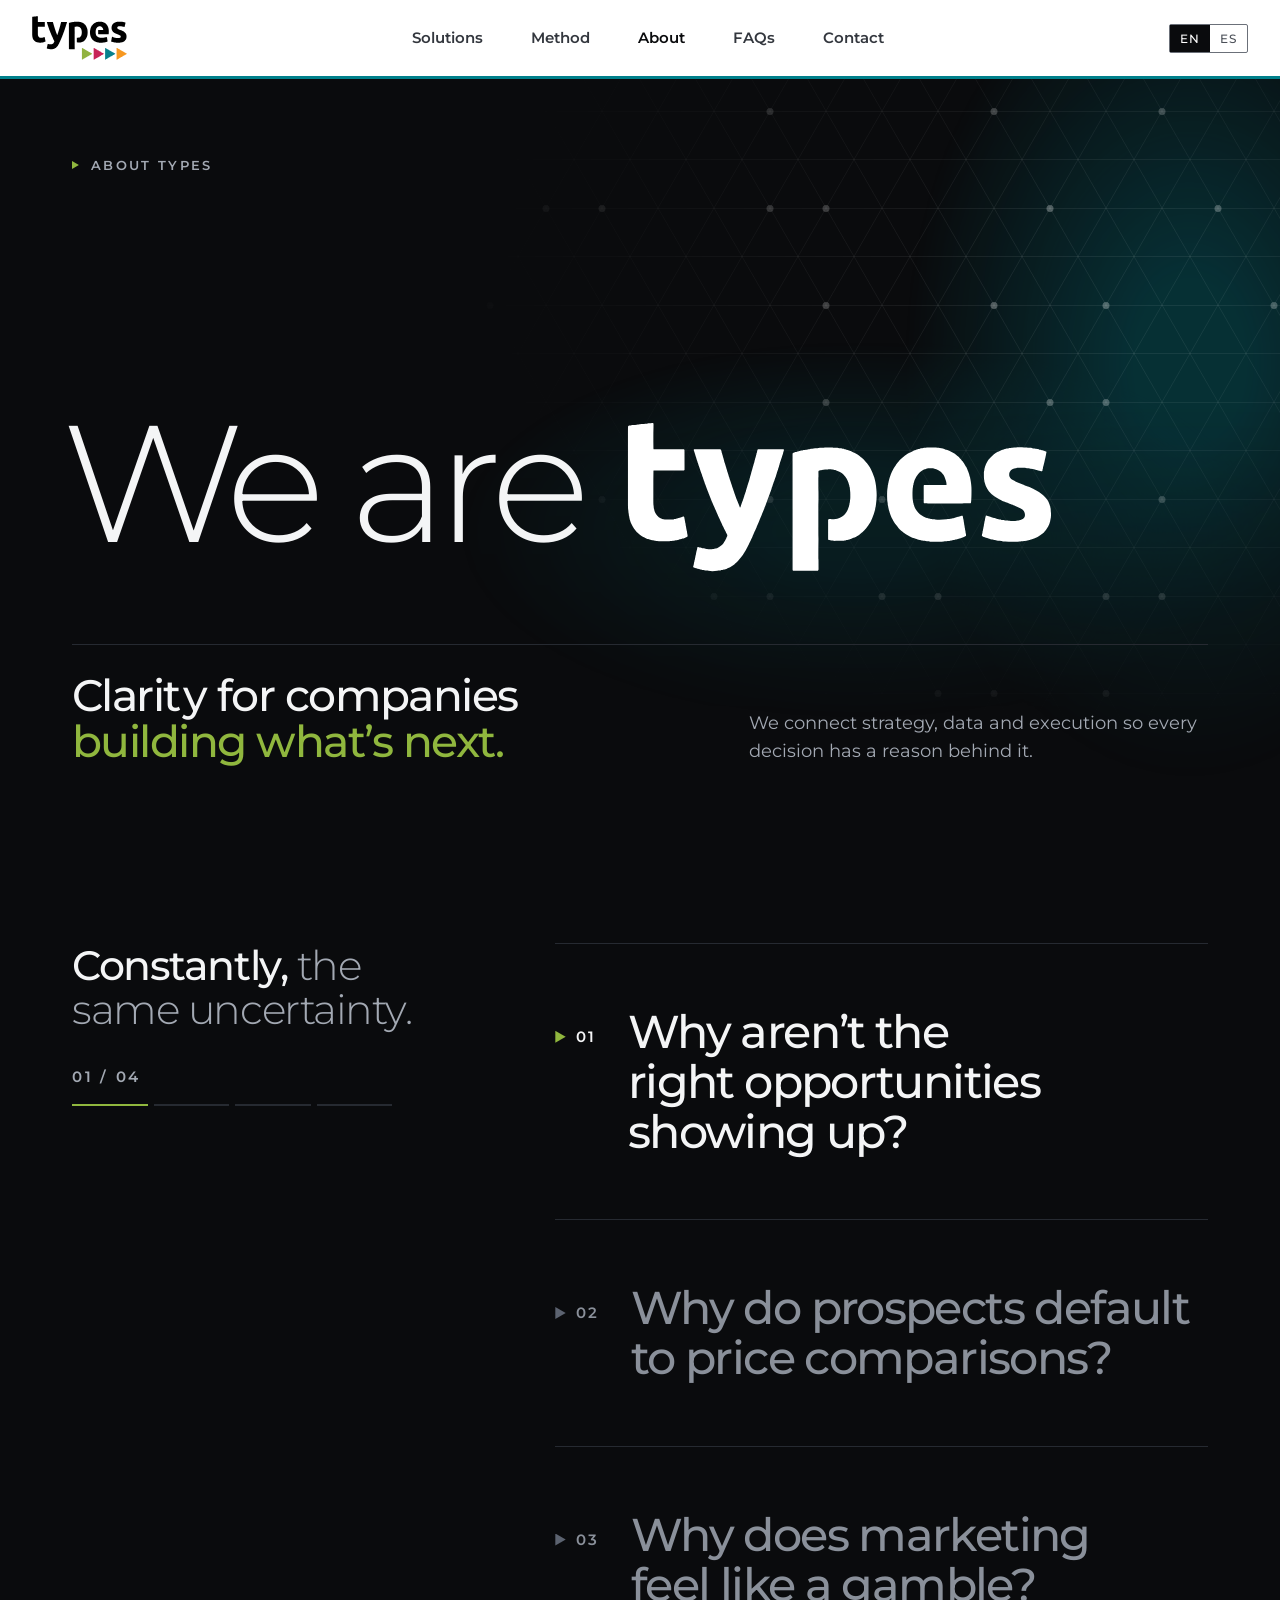
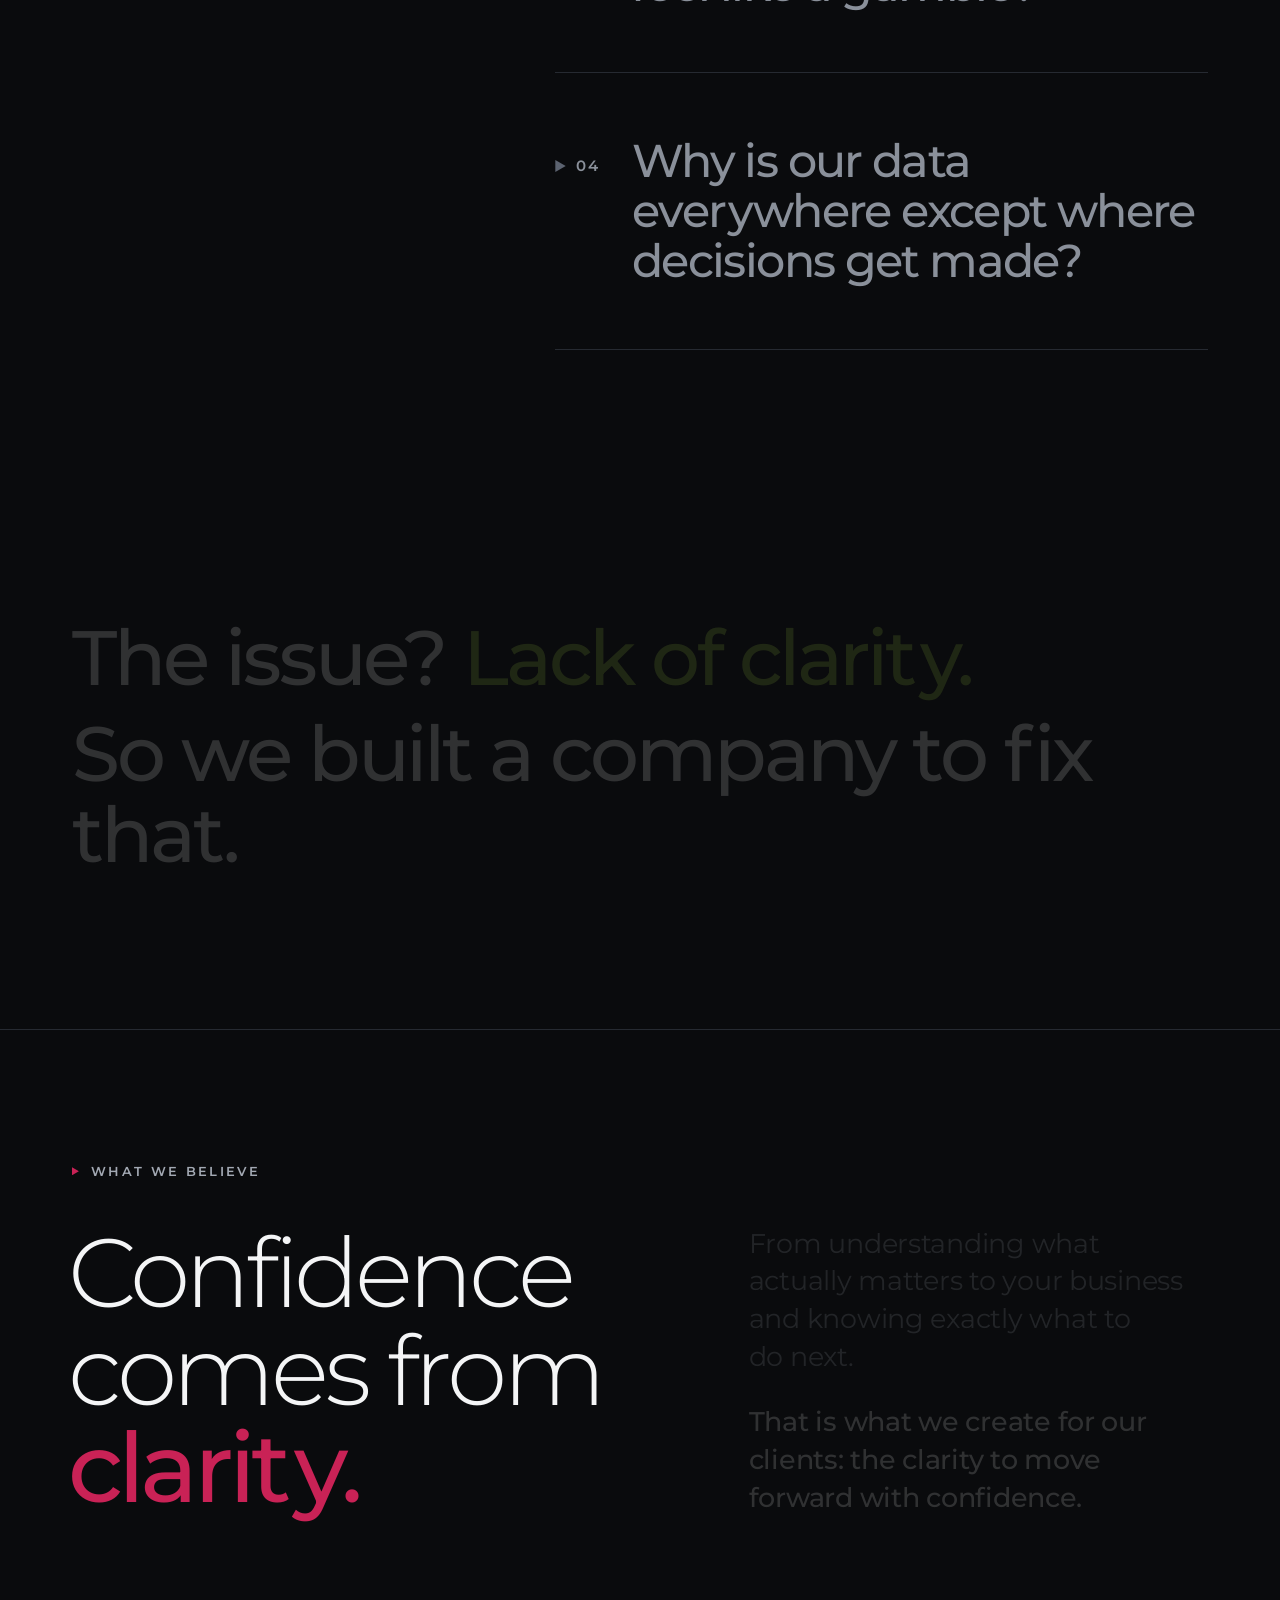
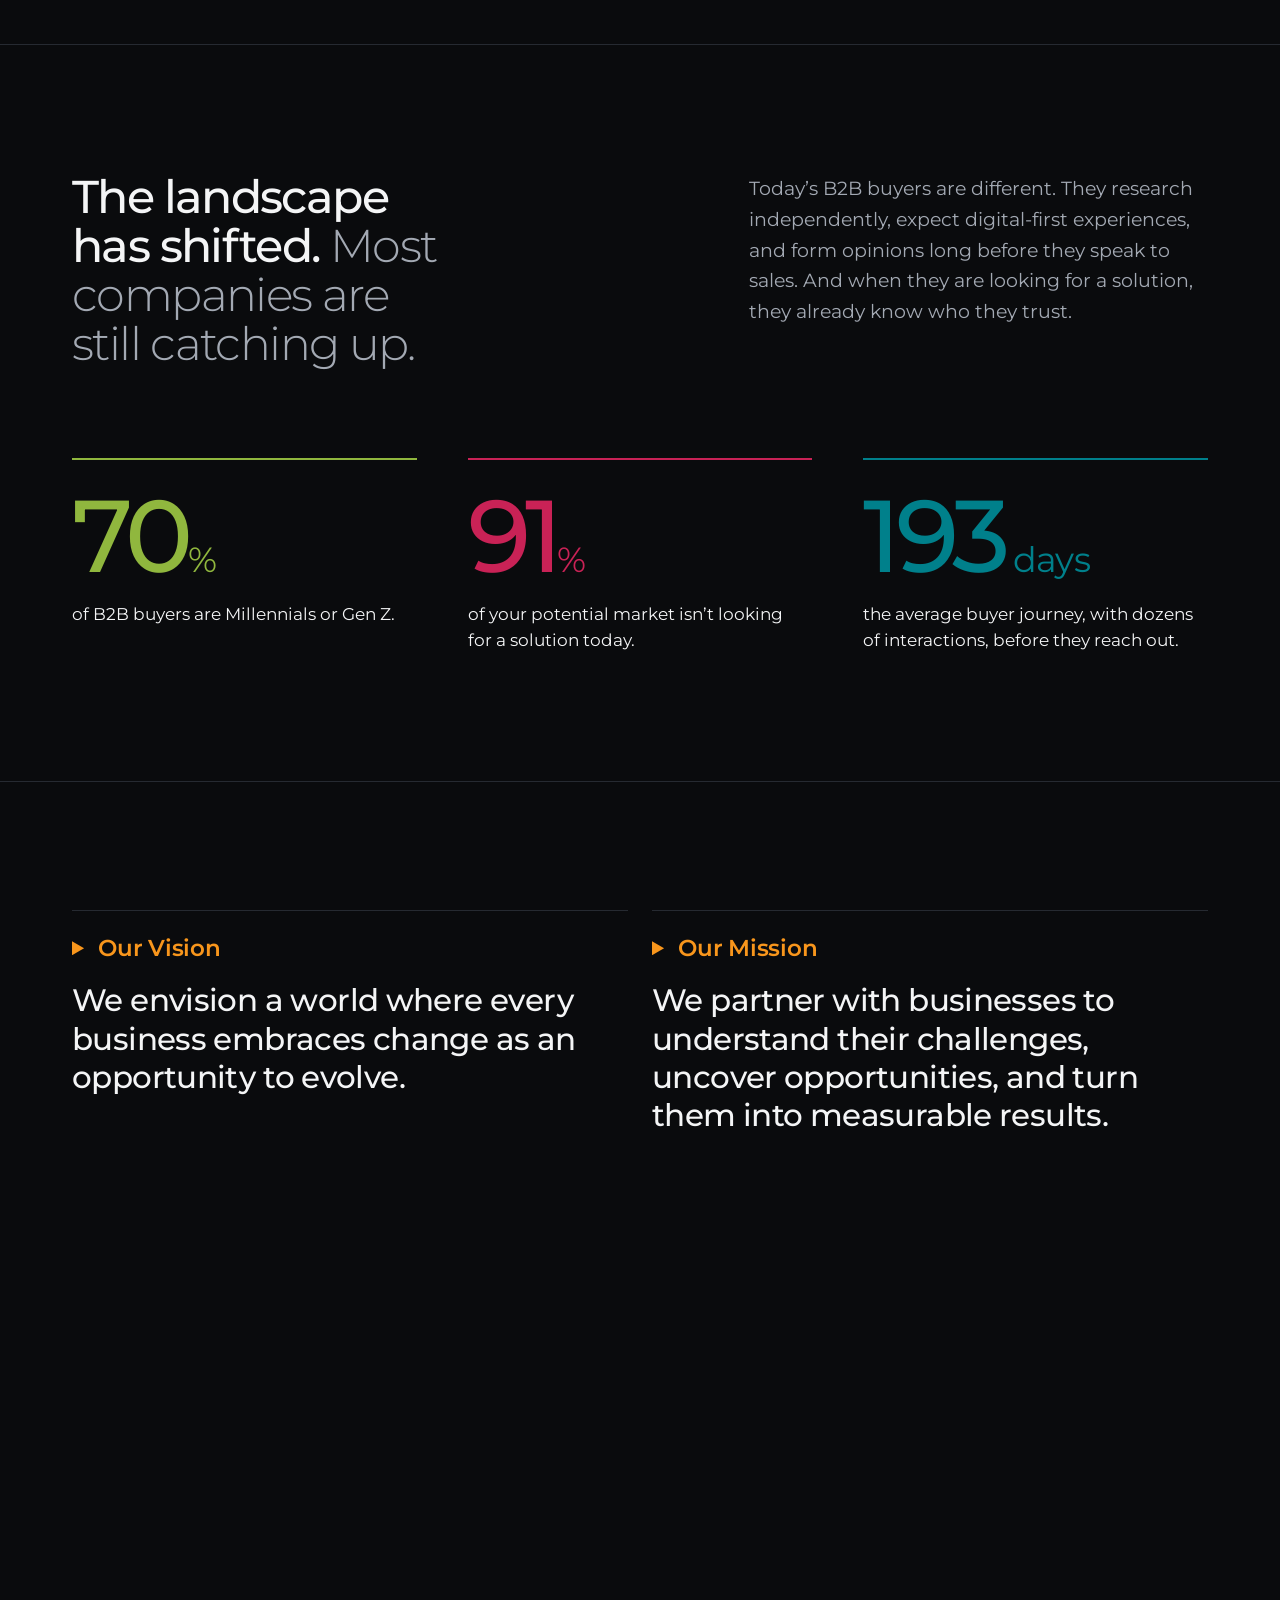
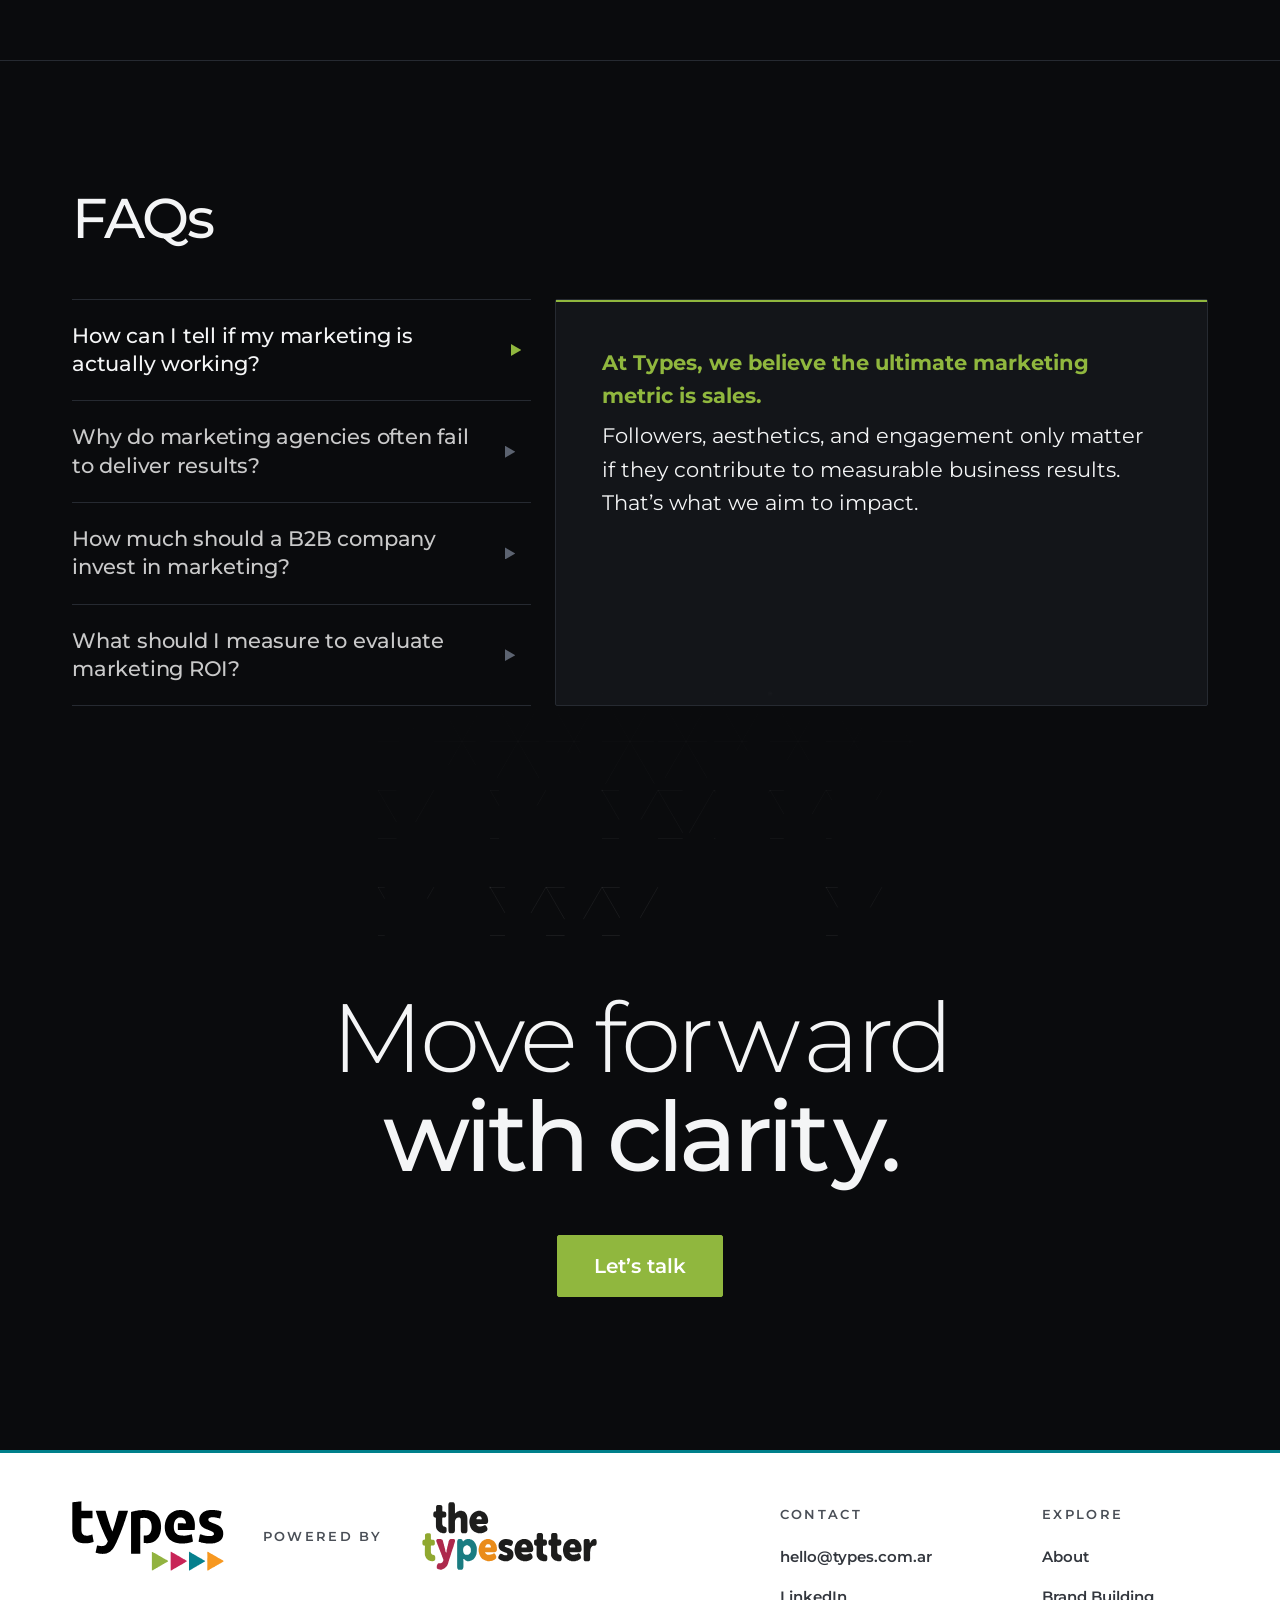
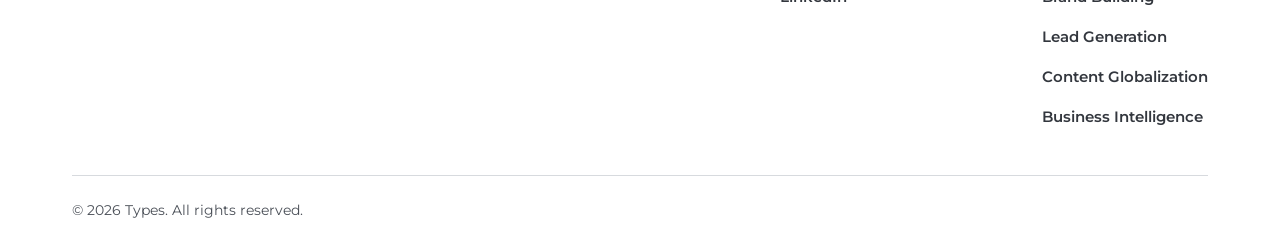
==== commit b7fbd9aa: "Unify solution pages, button hovers, FAQ entrance and footer hovers - Buttons: keep background on ho" ====
--- a/about.html
+++ b/about.html
@@ -45,10 +45,9 @@
         <span data-line="" style="display:block;overflow:hidden;padding-bottom:.14em;margin-bottom:-.14em"><span style="display:block"><span style="font-weight:300">We are</span> <span data-tw-txt="">types</span><img data-tw-logo="" src="assets/types-wordmark-white.svg" alt="types" style="display:none;height:.9em;width:auto;vertical-align:-0.18em;margin-left:.06em"></span></span>
       </h1>
       <div data-hf="" class="ab-grid" style="row-gap:32px;align-items:end;padding-top:28px;border-top:1px solid var(--border-subtle)">
-        <p class="ab-wide" style="margin:0;font-family:var(--font-display);font-weight:500;font-size:clamp(28px,3.4vw,52px);line-height:1.06;letter-spacing:-0.035em;text-wrap:balance">Clarity for companies <span style="color:var(--accent)">building what’s next.</span></p>
+        <p class="ab-wide" style="margin:0;font-family:var(--font-display);font-weight:500;font-size:clamp(28px,3.4vw,52px);line-height:1.06;letter-spacing:-0.035em;text-wrap:balance">Clari<span class="kern-lg">t</span>y for companies <span style="color:var(--accent)">building what’s next.</span></p>
         <div class="ab-b" style="display:flex;flex-direction:column;align-items:flex-start;gap:24px">
           <p style="margin:0;max-width:40ch;font-family:var(--font-text);font-size:clamp(17px,1.4vw,20px);line-height:1.55;color:var(--ink-muted);text-wrap:pretty">We connect strategy, data and execution so every decision has a reason behind it.</p>
-          <a href="#questions" class="ab-scroll">Why we exist<span class="ty-tri" aria-hidden="true" style="height:10px;width:8.7px;background:var(--accent);transform:rotate(90deg)"></span></a>
         </div>
       </div>
     </div>
@@ -80,7 +79,7 @@
       </li>
       <li data-q="" class="ab-qitem">
         <span class="ab-qitem__n"><span data-tri="" data-c="var(--brand-orange)" class="ty-tri" aria-hidden="true"></span>04</span>
-        <span class="ab-qitem__t">Why is our data everywhere except where decisions get made?</span>
+        <span class="ab-qitem__t">Why is our data eve<span class="kern-lg">r</span>ywhere except where decisions get made?</span>
       </li>
     </ol>
   </div>
@@ -90,8 +89,8 @@
 <section style="background:var(--surface-page);color:var(--ink)">
   <div style="max-width:1200px;margin:0 auto;box-sizing:border-box;padding:clamp(80px,12vw,184px) clamp(16px,4vw,32px)">
     <div id="issue-words" style="display:flex;flex-direction:column;gap:.2em;font-family:var(--font-display);font-size:clamp(36px,6vw,96px);font-weight:500;line-height:1.05;letter-spacing:-0.04em">
-      <p style="margin:0"><span data-w="">The </span><span data-w="">issue? </span><span data-w="" style="color:var(--brand-green)">Lack </span><span data-w="" style="color:var(--brand-green)">of </span><span data-w="" style="color:var(--brand-green)">clarity. </span></p>
-      <p style="margin:0"><span data-w="">So </span><span data-w="">we </span><span data-w="">built </span><span data-w="">a </span><span data-w="">company </span><span data-w="">to </span><span data-w="">fix </span><span data-w="">that. </span></p>
+      <p style="margin:0"><span data-w="">The </span><span data-w="">issue? </span><span data-w="" style="color:var(--brand-green)">Lack </span><span data-w="" style="color:var(--brand-green)">of </span><span data-w="" style="color:var(--brand-green)">clari<span class="kern-lg">t</span>y. </span></p>
+      <p style="margin:0"><span data-w="">So </span><span data-w="">we </span><span data-w="">built </span><span data-w="">a </span><span data-w="">company </span><span data-w="">to </span><span data-w=""><span class="kern-lg">f</span>ix </span><span data-w="">that. </span></p>
     </div>
   </div>
 </section>
@@ -103,7 +102,7 @@
     <p class="ab-wide" style="margin:0 0 0 -.04em;font-family:var(--font-display);font-weight:500;font-size:clamp(48px,7.6vw,120px);line-height:1;letter-spacing:-0.045em">
       <span data-in="" style="display:block;font-weight:300">Confidence</span>
       <span data-in="" style="display:block;font-weight:300">comes from</span>
-      <span data-in="" style="display:block;color:var(--accent)">clarity.</span>
+      <span data-in="" style="display:block;color:var(--accent)">clari<span class="kern-lg">t</span>y.</span>
     </p>
     <div id="believe-words" class="ab-b" style="align-self:end;display:flex;flex-direction:column;gap:28px;max-width:600px">
       <p style="margin:0;font-family:var(--font-text);font-size:clamp(22px,2.1vw,30px);line-height:1.4;letter-spacing:-0.01em;color:var(--ink-muted);text-wrap:pretty"><span data-w="">From </span><span data-w="">understanding </span><span data-w="">what </span><span data-w="">actually </span><span data-w="">matters </span><span data-w="">to </span><span data-w="">your </span><span data-w="">business </span><span data-w="">and </span><span data-w="">knowing </span><span data-w="">exactly </span><span data-w="">what </span><span data-w="">to </span><span data-w="">do </span><span data-w="">next. </span></p>
@@ -116,7 +115,7 @@
 <section class="ty-accent-teal" style="background:var(--surface-page);color:var(--ink);border-top:1px solid var(--border-subtle)">
   <div style="max-width:1200px;margin:0 auto;box-sizing:border-box;padding:clamp(80px,10vw,152px) clamp(16px,4vw,32px);display:flex;flex-direction:column;gap:clamp(56px,7vw,104px)">
     <div class="ab-grid" style="row-gap:28px">
-      <h2 data-in="" class="ab-a" style="margin:0;font-family:var(--font-display);font-weight:500;font-size:clamp(32px,3.6vw,52px);line-height:1.06;letter-spacing:-0.035em;text-wrap:balance">The landscape has shifted. <span style="font-weight:300;color:var(--ink-muted)">Most companies are still catching up.</span></h2>
+      <h2 data-in="" class="ab-a" style="margin:0;font-family:var(--font-display);font-weight:500;font-size:clamp(32px,3.6vw,52px);line-height:1.06;letter-spacing:-0.035em;text-wrap:balance">The landscape has shi<span class="kern-lg">f</span>ted. <span style="font-weight:300;color:var(--ink-muted)">Most companies are still catching up.</span></h2>
       <p data-in="" class="ab-b" style="margin:0;max-width:640px;font-family:var(--font-text);font-size:clamp(18px,1.5vw,21px);line-height:1.6;color:var(--ink-muted);text-wrap:pretty">Today’s B2B buyers are different. They research independently, expect digital-first experiences, and form opinions long before they speak to sales. And when they are looking for a solution, they already know who they trust.</p>
     </div>
     <ul class="ab-cards" style="margin:0;padding:0;list-style:none">
@@ -146,7 +145,7 @@
     <div class="ab-two">
       <article data-in="" style="display:flex;flex-direction:column;gap:20px;padding-top:24px;border-top:1px solid var(--border-subtle)">
         <h3 style="margin:0;display:flex;align-items:center;gap:14px;font-family:var(--font-display);font-size:clamp(20px,1.8vw,26px);font-weight:600;letter-spacing:-0.01em;color:var(--accent)"><span class="ty-tri" aria-hidden="true" style="height:14px;width:12.1px;background:var(--accent)"></span>Our Vision</h3>
-        <p style="margin:0;font-family:var(--font-display);font-size:clamp(24px,2.4vw,36px);font-weight:500;line-height:1.25;letter-spacing:-0.02em;text-wrap:pretty">We envision a world where every business embraces change as an opportunity to evolve.</p>
+        <p style="margin:0;font-family:var(--font-display);font-size:clamp(24px,2.4vw,36px);font-weight:500;line-height:1.25;letter-spacing:-0.02em;text-wrap:pretty">We envision a world where eve<span class="kern-lg">r</span>y business embraces change as an opportuni<span class="kern-lg">t</span>y to evolve.</p>
       </article>
       <article data-in="" style="display:flex;flex-direction:column;gap:20px;padding-top:24px;border-top:1px solid var(--border-subtle)">
         <h3 style="margin:0;display:flex;align-items:center;gap:14px;font-family:var(--font-display);font-size:clamp(20px,1.8vw,26px);font-weight:600;letter-spacing:-0.01em;color:var(--accent)"><span class="ty-tri" aria-hidden="true" style="height:14px;width:12.1px;background:var(--accent)"></span>Our Mission</h3>
@@ -184,7 +183,7 @@
   </div></div>
   <canvas id="grid-b" aria-hidden="true" style="position:absolute;top:-28vh;left:0;z-index:1;width:100%;height:calc(100% + 28vh);display:block;pointer-events:none;-webkit-mask-image:radial-gradient(ellipse 60% 55% at 50% 50%,#000 15%,transparent 80%),linear-gradient(transparent 0,#000 34vh,#000 100%);-webkit-mask-composite:source-in;mask-image:radial-gradient(ellipse 60% 55% at 50% 50%,#000 15%,transparent 80%),linear-gradient(transparent 0,#000 34vh,#000 100%);mask-composite:intersect"></canvas>
   <div style="position:relative;z-index:1;max-width:1200px;margin:0 auto;box-sizing:border-box;padding:clamp(96px,12vw,176px) clamp(16px,4vw,32px);display:flex;flex-direction:column;align-items:center;gap:48px;text-align:center">
-    <h2 data-in="" style="margin:0;font-family:var(--font-display);font-weight:500;font-size:clamp(52px,7.6vw,120px);line-height:1.02;letter-spacing:-0.045em;text-wrap:balance"><span style="font-weight:300">Move forward</span> with clarity.</h2>
+    <h2 data-in="" style="margin:0;font-family:var(--font-display);font-weight:500;font-size:clamp(52px,7.6vw,120px);line-height:1.02;letter-spacing:-0.045em;text-wrap:balance"><span style="font-weight:300">Move fo<span class="kern">rw</span>ard</span> with clari<span class="kern-lg">t</span>y.</h2>
     <a data-in="" href="preview.html#contact" class="ty-btn ty-btn--primary ab-cta">Let’s talk</a>
   </div>
 </section>
@@ -205,11 +204,11 @@
         </div>
         <nav aria-label="Footer" style="display:flex;flex-direction:column;gap:4px;min-width:160px">
           <p style="margin:0 0 8px;font-size:13px;font-weight:600;letter-spacing:.18em;text-transform:uppercase;color:var(--ink-subtle)">Explore</p>
-        <a href="about.html" class="hv-ink" style="display:inline-flex;align-items:center;min-height:36px;font-size:15px;font-weight:600;color:var(--ink-muted);text-decoration:none;transition:color .15s">About</a>
-        <a href="brand-building.html" class="hv-ink" style="display:inline-flex;align-items:center;min-height:36px;font-size:15px;font-weight:600;color:var(--ink-muted);text-decoration:none;transition:color .15s">Brand Building</a>
-        <a href="lead-generation.html" class="hv-ink" style="display:inline-flex;align-items:center;min-height:36px;font-size:15px;font-weight:600;color:var(--ink-muted);text-decoration:none;transition:color .15s">Lead Generation</a>
-        <a href="content-globalization.html" class="hv-ink" style="display:inline-flex;align-items:center;min-height:36px;font-size:15px;font-weight:600;color:var(--ink-muted);text-decoration:none;transition:color .15s">Content Globalization</a>
-        <a href="business-intelligence.html" class="hv-ink" style="display:inline-flex;align-items:center;min-height:36px;font-size:15px;font-weight:600;color:var(--ink-muted);text-decoration:none;transition:color .15s">Business Intelligence</a>
+        <a href="about.html" class="hv-teal" style="display:inline-flex;align-items:center;min-height:36px;font-size:15px;font-weight:600;color:var(--ink-muted);text-decoration:none;transition:color .15s">About</a>
+        <a href="brand-building.html" class="hv-green" style="display:inline-flex;align-items:center;min-height:36px;font-size:15px;font-weight:600;color:var(--ink-muted);text-decoration:none;transition:color .15s">Brand Building</a>
+        <a href="lead-generation.html" class="hv-magenta" style="display:inline-flex;align-items:center;min-height:36px;font-size:15px;font-weight:600;color:var(--ink-muted);text-decoration:none;transition:color .15s">Lead Generation</a>
+        <a href="content-globalization.html" class="hv-teal" style="display:inline-flex;align-items:center;min-height:36px;font-size:15px;font-weight:600;color:var(--ink-muted);text-decoration:none;transition:color .15s">Content Globalization</a>
+        <a href="business-intelligence.html" class="hv-orange" style="display:inline-flex;align-items:center;min-height:36px;font-size:15px;font-weight:600;color:var(--ink-muted);text-decoration:none;transition:color .15s">Business Intelligence</a>
         </nav>
       </div>
     </div>
--- a/css/site.css
+++ b/css/site.css
@@ -35,12 +35,14 @@
 .skip-link { position: absolute; left: -9999px; top: 16px; z-index: 60; padding: 12px 16px; background: #ffffff; color: #0a0b0d; font-family: var(--font-text); font-size: 16px; font-weight: 600; border-radius: 2px; }
 .skip-link:focus { left: 16px; }
 
-/* ---------- Hover helpers (links that light up in a brand color) ---------- */
-.hv-ink:hover     { color: var(--ink); }
-.hv-green:hover   { color: var(--brand-green);   border-bottom-color: var(--brand-green); }
-.hv-magenta:hover { color: var(--brand-magenta); border-bottom-color: var(--brand-magenta); }
-.hv-teal:hover    { color: var(--brand-teal);    border-bottom-color: var(--brand-teal); }
-.hv-orange:hover  { color: var(--brand-orange);  border-bottom-color: var(--brand-orange); }
+/* ---------- Hover helpers (links that light up in a brand color) ----------
+   !important: these links set their resting color inline, which would
+   otherwise win over :hover. */
+.hv-ink:hover     { color: var(--ink) !important; }
+.hv-green:hover   { color: var(--brand-green) !important;   border-bottom-color: var(--brand-green); }
+.hv-magenta:hover { color: var(--brand-magenta) !important; border-bottom-color: var(--brand-magenta); }
+.hv-teal:hover    { color: var(--brand-teal) !important;    border-bottom-color: var(--brand-teal); }
+.hv-orange:hover  { color: var(--brand-orange) !important;  border-bottom-color: var(--brand-orange); }
 
 /* ---------- Footer brand: Types · Powered by · The Typesetter ---------- */
 .ft-brand { display: flex; flex-wrap: wrap; align-items: center; gap: 16px clamp(24px, 3vw, 40px); }
@@ -130,3 +132,9 @@
   will-change: transform;
 }
 @media (min-width: 768px) { [data-blob] { scale: 1.5; } }
+
+/* Optical kerning for pairs the tight display tracking closes up: the wrapped
+   letter gets a bit more air after it. .kern for rw·a in "forward"; .kern-lg
+   for pairs that touch outright (t·y, r·y, f·i, f·t, E·x). */
+.kern { letter-spacing: 0.02em; }
+.kern-lg { letter-spacing: 0.03em; }
--- a/css/about.css
+++ b/css/about.css
@@ -16,10 +16,6 @@
 .ab-cards { display: grid; grid-template-columns: repeat(3, minmax(0, 1fr)); column-gap: clamp(24px, 4vw, 64px); row-gap: 48px; }
 .ab-two   { display: grid; grid-template-columns: repeat(2, minmax(0, 1fr)); column-gap: 24px; row-gap: 56px; }
 
-/* ---------- Hero ---------- */
-.ab-scroll { display: flex; align-items: center; gap: 12px; min-height: 44px; font-family: var(--font-text); font-size: 15px; font-weight: 600; letter-spacing: .06em; color: var(--ink-muted); text-decoration: none; transition: color .15s; }
-.ab-scroll:hover { color: var(--ink); }
-
 /* ---------- Questions ---------- */
 .ab-qlist { margin: 0; padding: 0; list-style: none; border-bottom: 1px solid var(--border-subtle); }
 .ab-qitem { display: grid; grid-template-columns: auto minmax(0, 1fr); column-gap: clamp(20px, 2.4vw, 40px); padding: clamp(36px, 7vh, 80px) 0; border-top: 1px solid var(--border-subtle); color: var(--ink-subtle); transition: color .15s; }
@@ -31,7 +27,7 @@
 
 /* ---------- Closing CTA ---------- */
 .ab-cta { background: var(--brand-green); border-color: var(--brand-green); color: #ffffff; text-decoration: none; font-size: 20px; font-weight: 600; padding: 20px 36px; }
-.ab-cta:hover { background: var(--ink); border-color: var(--ink); color: var(--surface-page); }
+.ab-cta:hover { background: var(--brand-green); border-color: var(--brand-green); color: #ffffff; }
 
 /* ---------- Responsive (breakpoints: see site.css) ---------- */
 
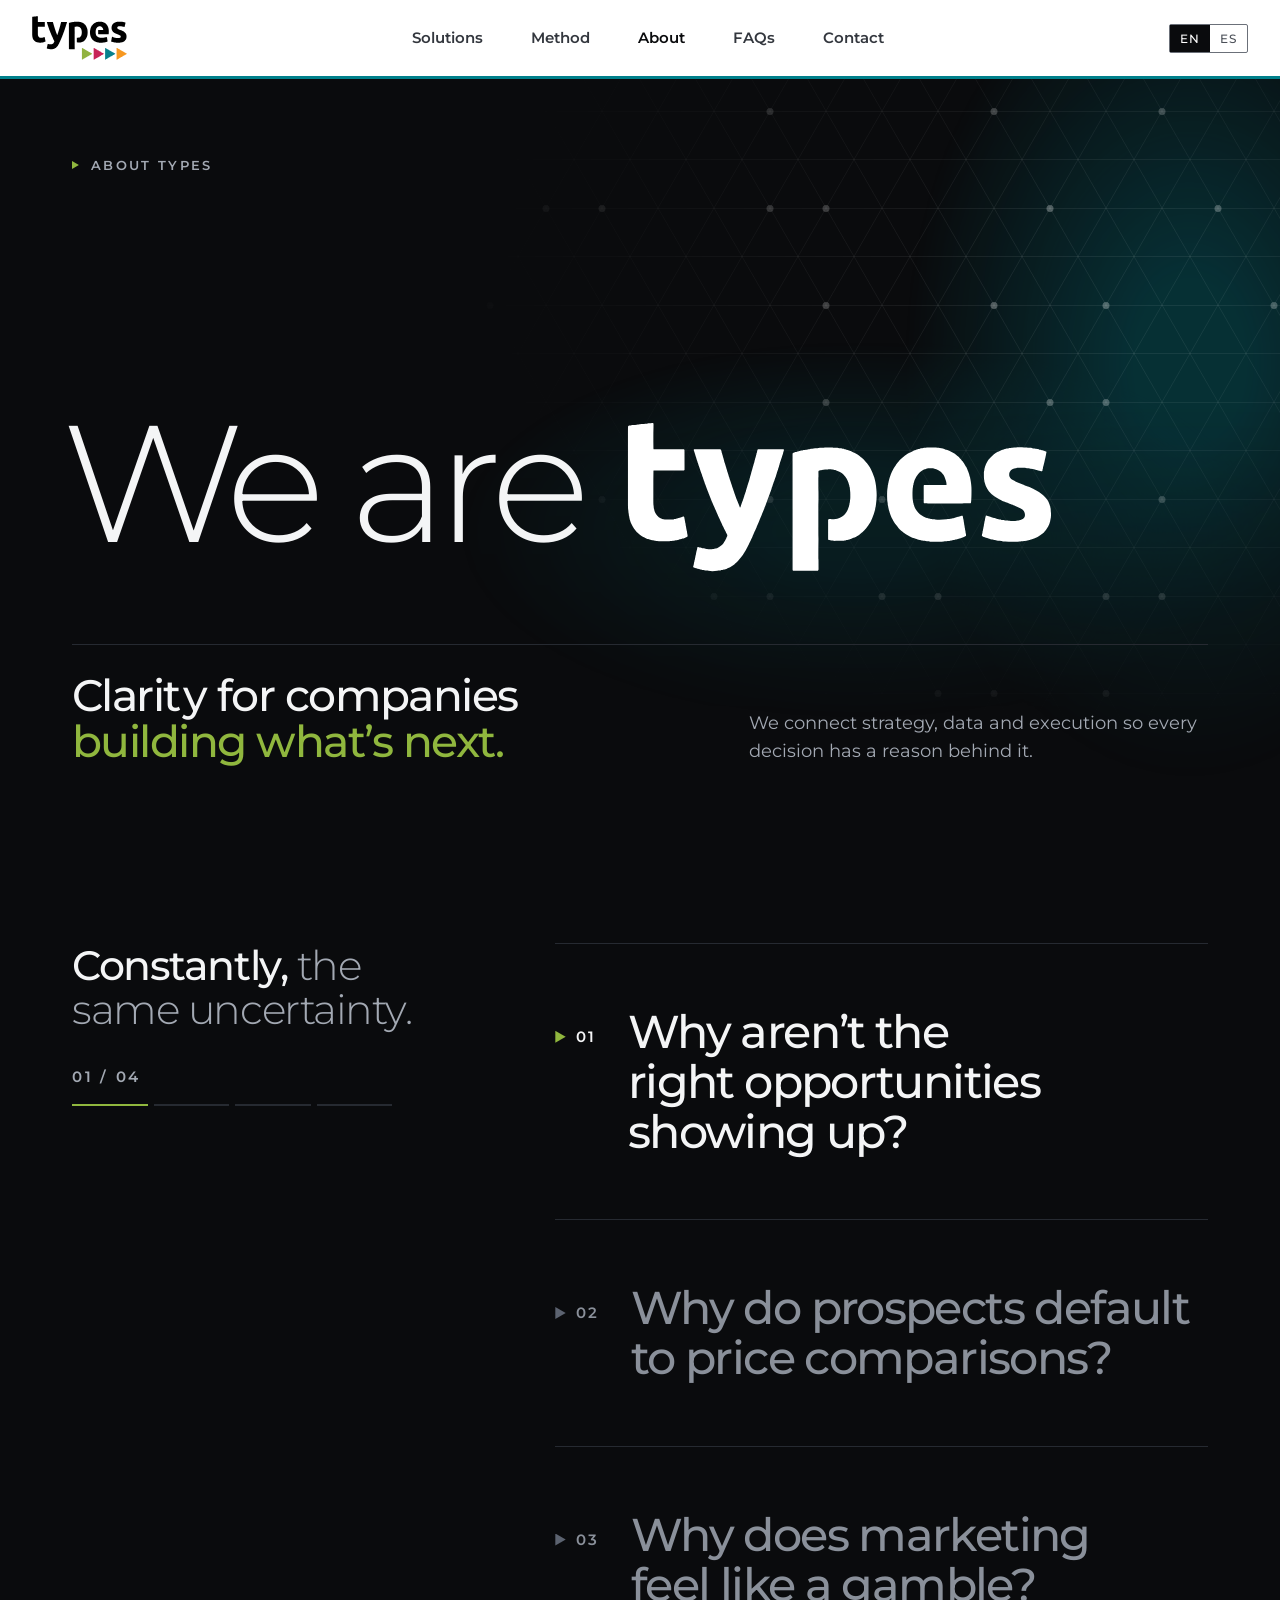
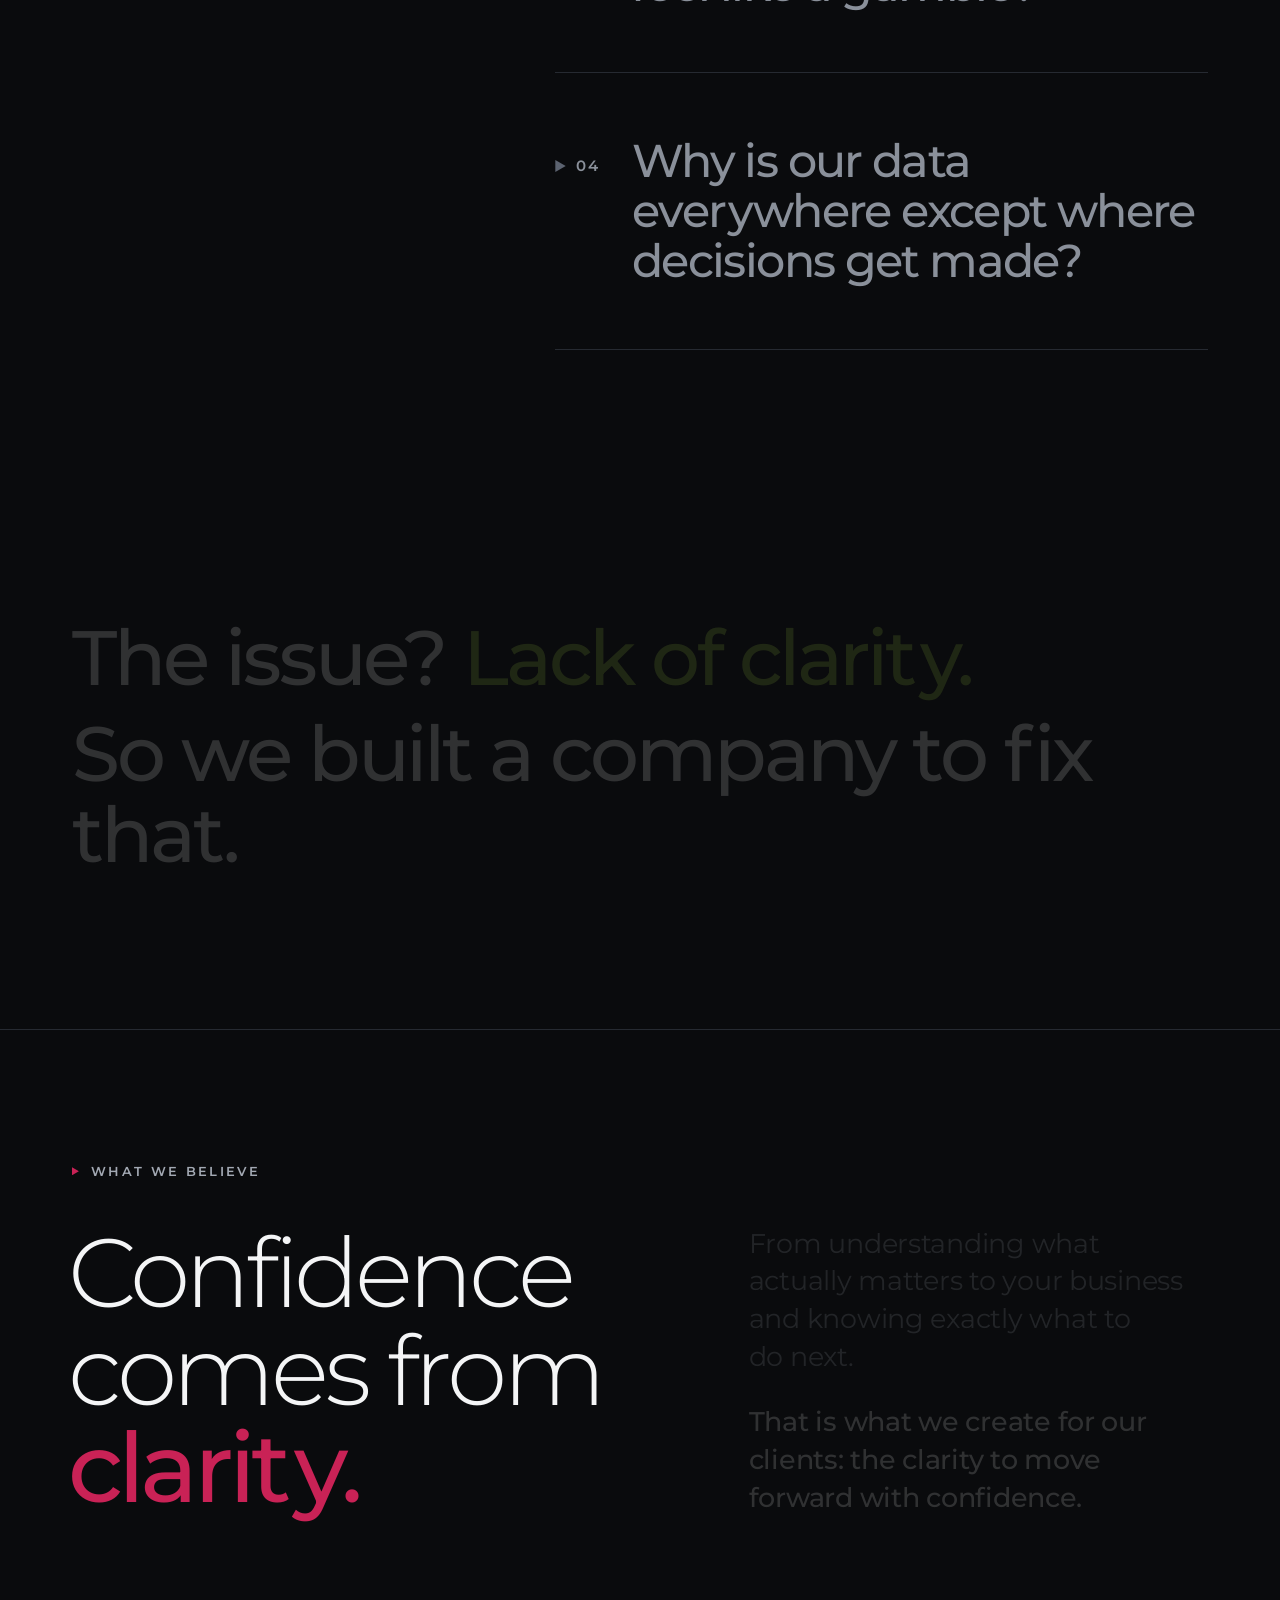
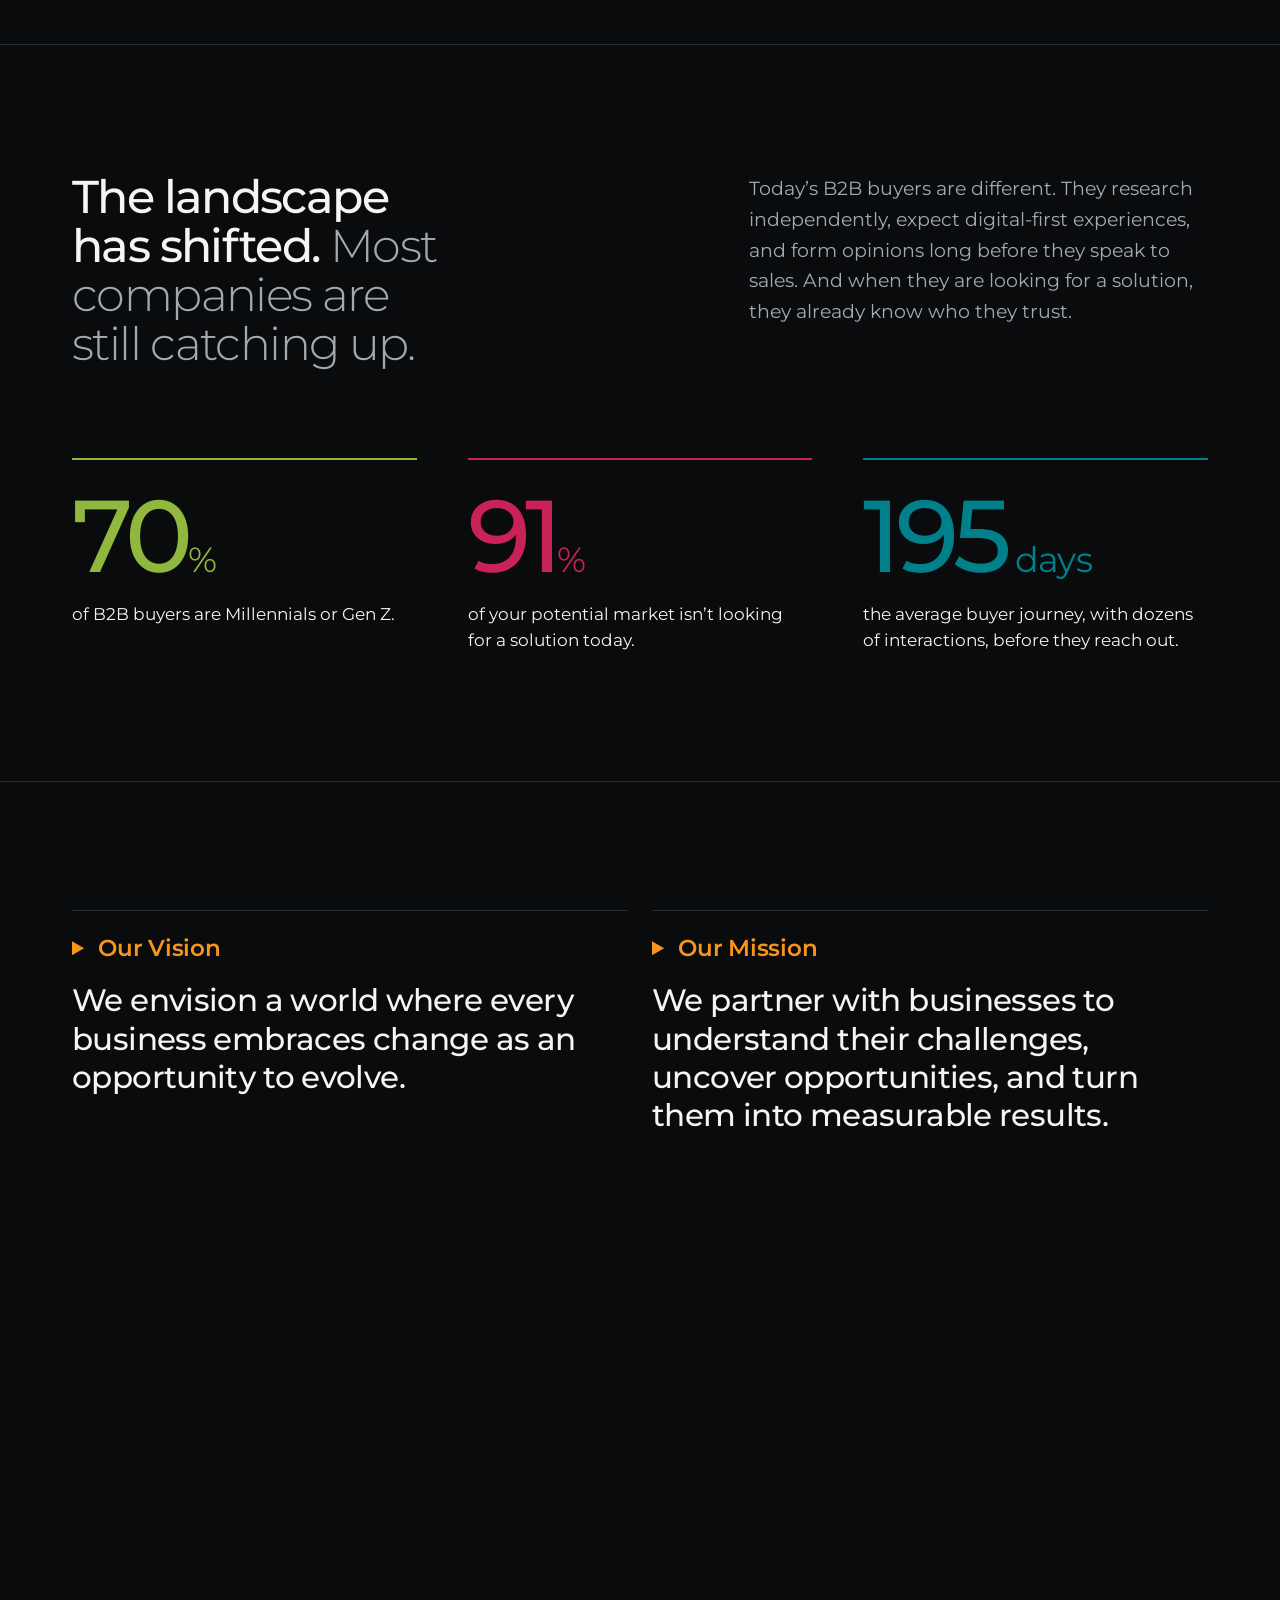
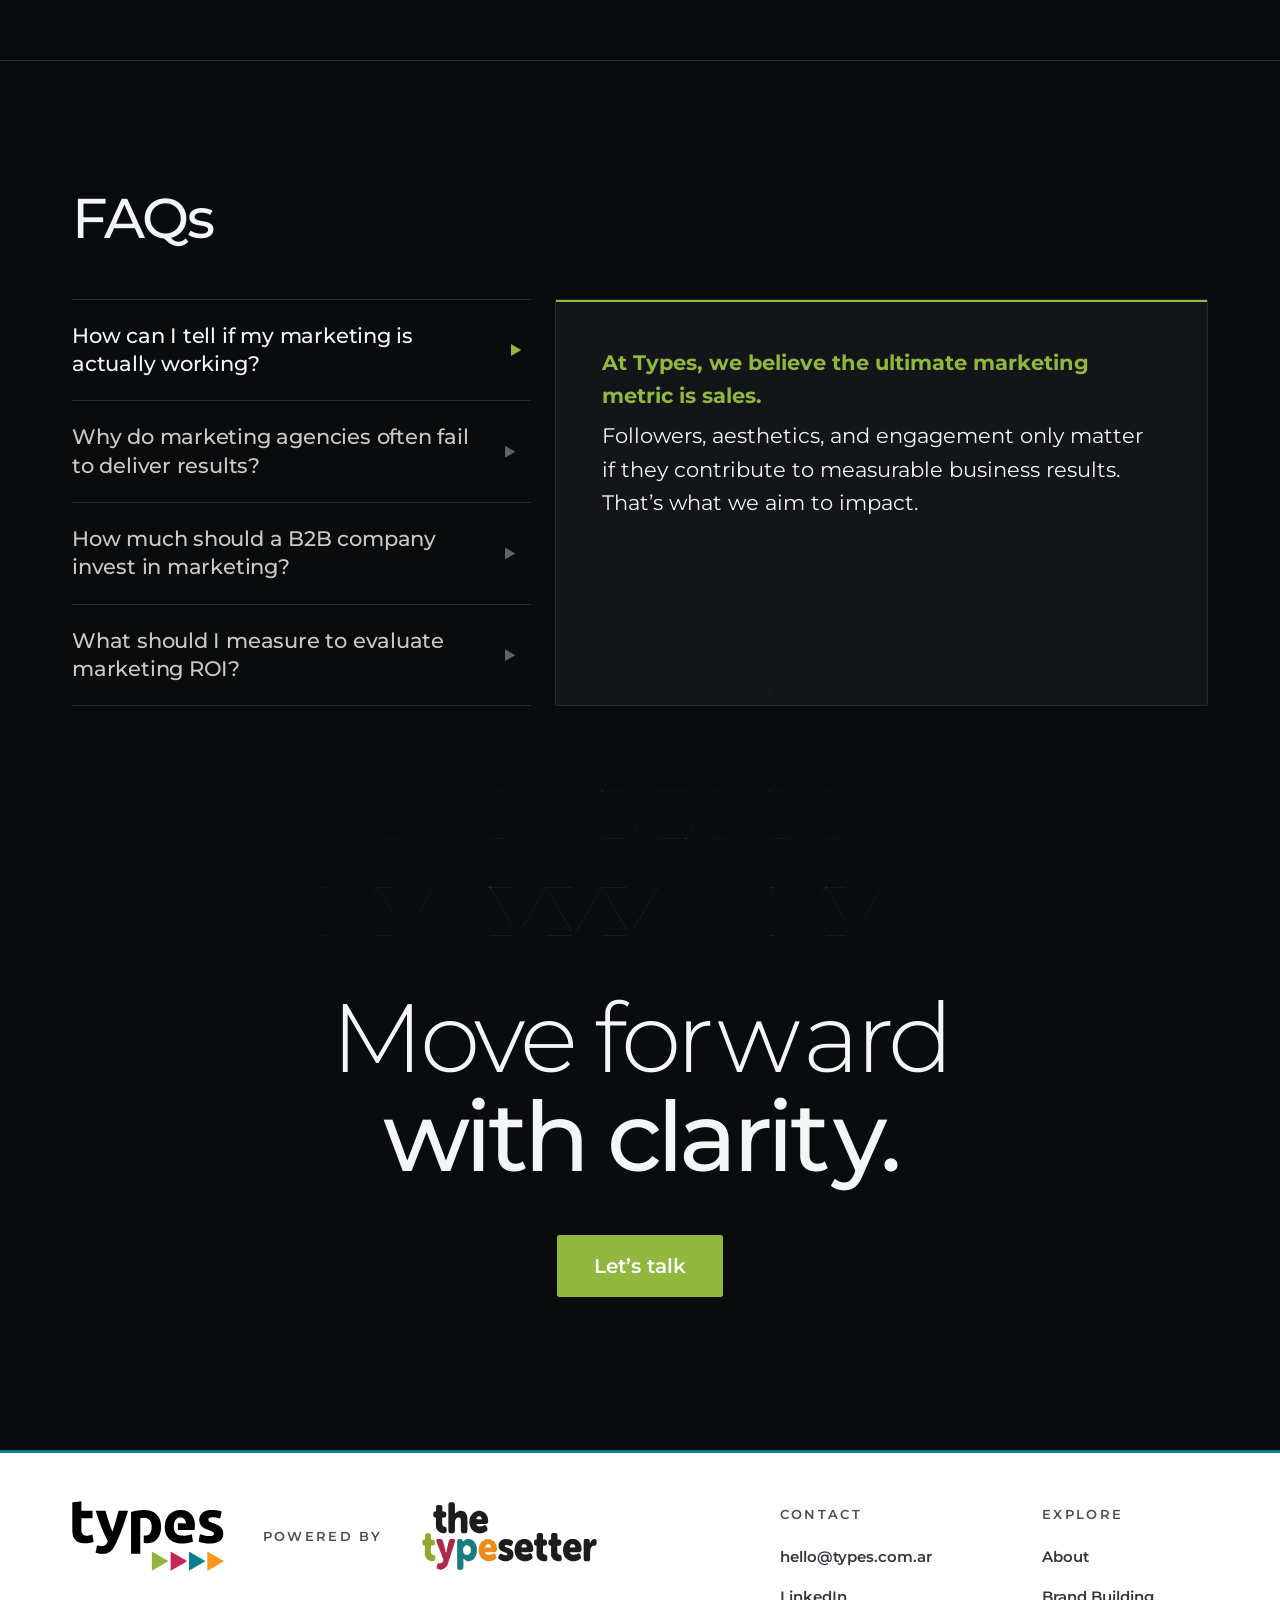
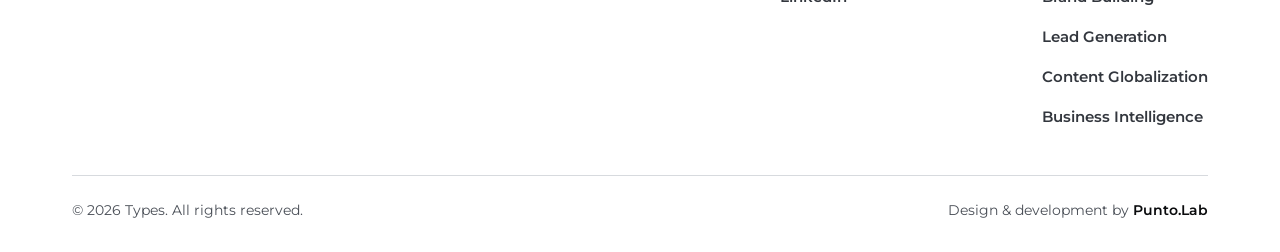
==== commit 938eb438: "Mobile responsive pass: heroes, solutions, method, contact and footer - Home hero fills the visible " ====
--- a/about.html
+++ b/about.html
@@ -212,7 +212,7 @@
         </nav>
       </div>
     </div>
-    <p style="margin:0;padding-top:24px;border-top:1px solid #d7dade;font-size:14px;line-height:20px;color:var(--ink-subtle)">© 2026 Types. All rights reserved.</p>
+    <div class="footer-legal"><p>© 2026 Types. All rights reserved.</p><p>Design &amp; development by <a class="footer-credit" href="https://www.instagram.com/punto.lab__/" target="_blank" rel="noopener">Punto.Lab</a></p></div>
   </div>
 </footer>
 <script src="js/nav.js" defer></script>
--- a/css/site.css
+++ b/css/site.css
@@ -104,6 +104,9 @@
   [data-r="fit"] { font-size: 18px !important; }
   .hero-in { padding-left: 0 !important; }
   [data-blob] { scale: 2; }
+  /* The three don't fit on one line, so they stack: types, "Powered by", The
+     Typesetter — the credit always sits between the two logos. */
+  .ft-brand { flex-direction: column; align-items: flex-start; gap: 4px; }
 }
 @media (max-width: 479px) {
   .ty-header > a:first-child img { height: 30px !important; }
@@ -111,7 +114,6 @@
   [data-r="h1sol"] { font-size: 13vw !important; }
   [data-r="h1about"] { font-size: 14.5vw !important; }
   [data-r="fit"] { font-size: 17px !important; }
-  .ft-brand { gap: 12px 20px; }
   .ft-brand__types img, .ft-brand__ts { height: 44px; }
 }
 @keyframes nav-drop { from { opacity: 0; transform: translateY(-8px); } to { opacity: 1; transform: none; } }
@@ -138,3 +140,9 @@
    for pairs that touch outright (t·y, r·y, f·i, f·t, E·x). */
 .kern { letter-spacing: 0.02em; }
 .kern-lg { letter-spacing: 0.03em; }
+
+/* Footer legal row: copyright left, studio credit right */
+.footer-legal { display: flex; flex-wrap: wrap; justify-content: space-between; gap: 8px 24px; padding-top: 24px; border-top: 1px solid #d7dade; font-size: 14px; line-height: 20px; color: var(--ink-subtle); }
+.footer-legal p { margin: 0; }
+.footer-credit { color: var(--ink); font-weight: 600; text-decoration: none; background: linear-gradient(var(--brand-teal), var(--brand-teal)) left bottom / 0 1px no-repeat; transition: color .2s ease, background-size .25s ease; }
+.footer-credit:hover, .footer-credit:focus-visible { color: var(--brand-teal); background-size: 100% 1px; }
--- a/css/about.css
+++ b/css/about.css
@@ -2,6 +2,10 @@
    900px, plus hover states the design expressed as interaction props. */
 
 a:hover { color: inherit; }
+
+/* Hero: svh is the screen with the browser bars showing, so on phones the
+   bottom of the hero never sits under the address bar. */
+#hero { min-height: 92vh !important; min-height: 92svh !important; }
 :focus-visible { outline: 2px solid var(--focus-ring); outline-offset: 2px; }
 @media (prefers-reduced-motion: reduce) { * { transition: none !important; } }
 
@@ -70,3 +74,19 @@
   .ab-qitem__n { padding-top: 0; }
   .ab-qitem__t { font-size: 26px; }
 }
+
+/* ---------- Short screens (phones in landscape, small phones) ----------
+   The hero is sized by width, so on a short screen it ran past the bottom.
+   Here the title and statement also follow the visible height (svh) and the
+   spacing tightens, so the whole hero fits on the first screen. */
+@media (max-height: 700px) {
+  #hero > div:last-child { padding-top: 104px !important; padding-bottom: 24px !important; gap: 24px !important; }
+  #hero > div:last-child > div { gap: 24px !important; }
+  #hero [data-r="h1about"] { font-size: min(14.5vw, 15svh, 200px) !important; }
+  #hero .ab-grid { padding-top: 20px !important; row-gap: 12px !important; }
+  #hero .ab-wide { font-size: min(28px, 5.5svh) !important; }
+  #hero .ab-b p { font-size: 16px !important; line-height: 1.45 !important; }
+}
+@media (max-height: 700px) and (max-width: 767px) {
+  #hero > div:last-child { padding-top: 84px !important; }
+}
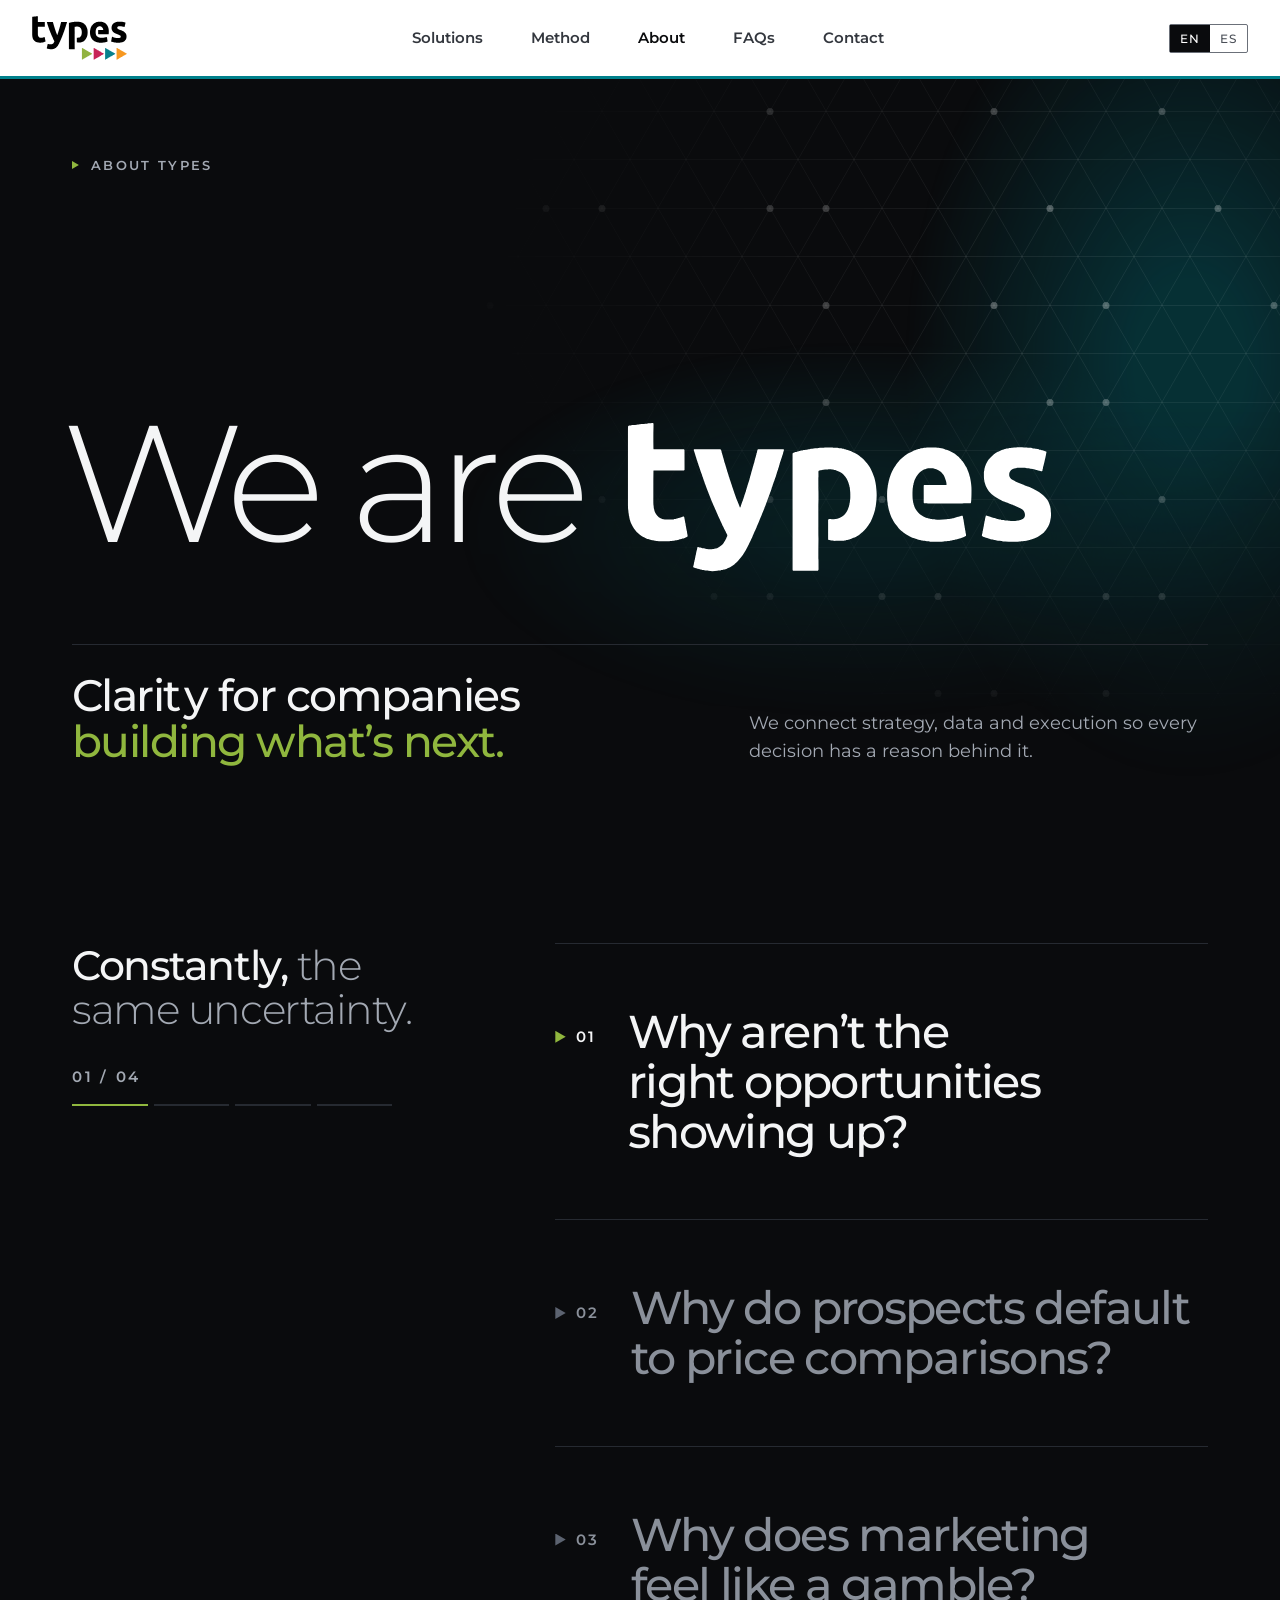
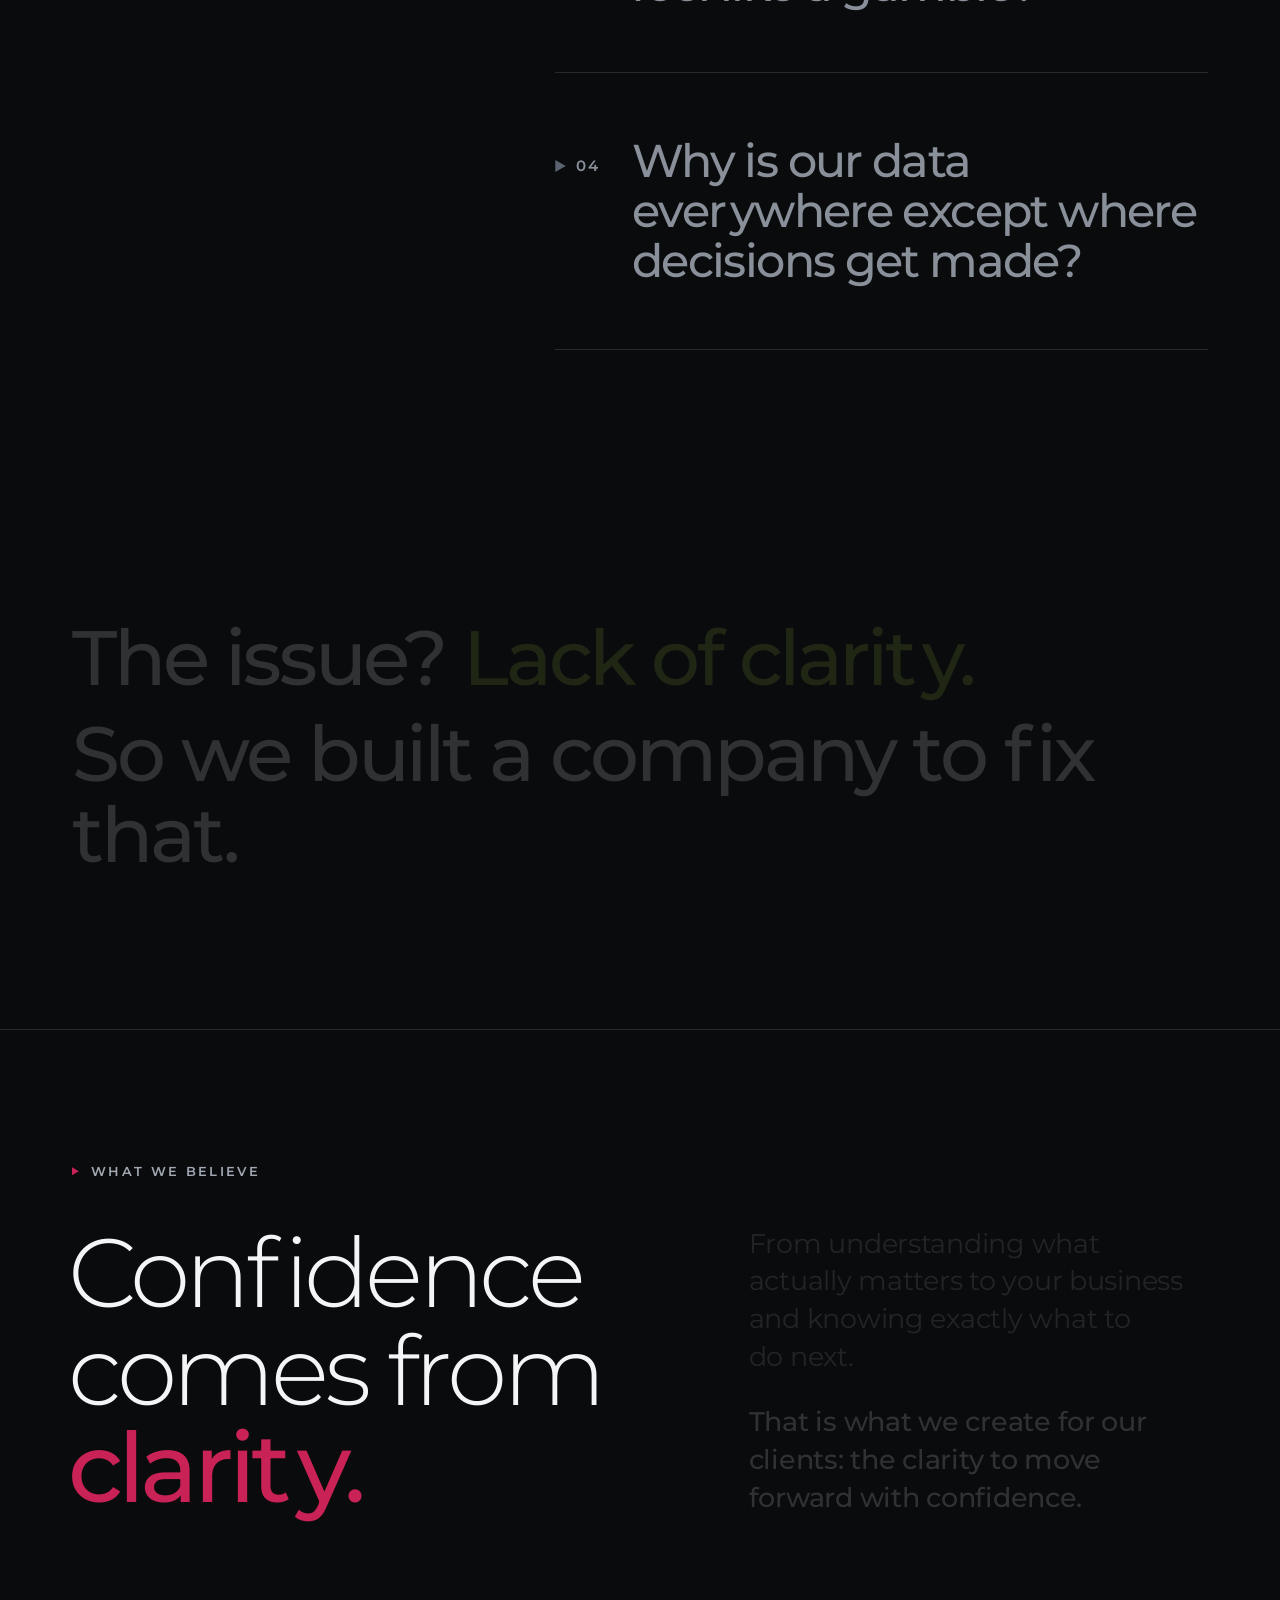
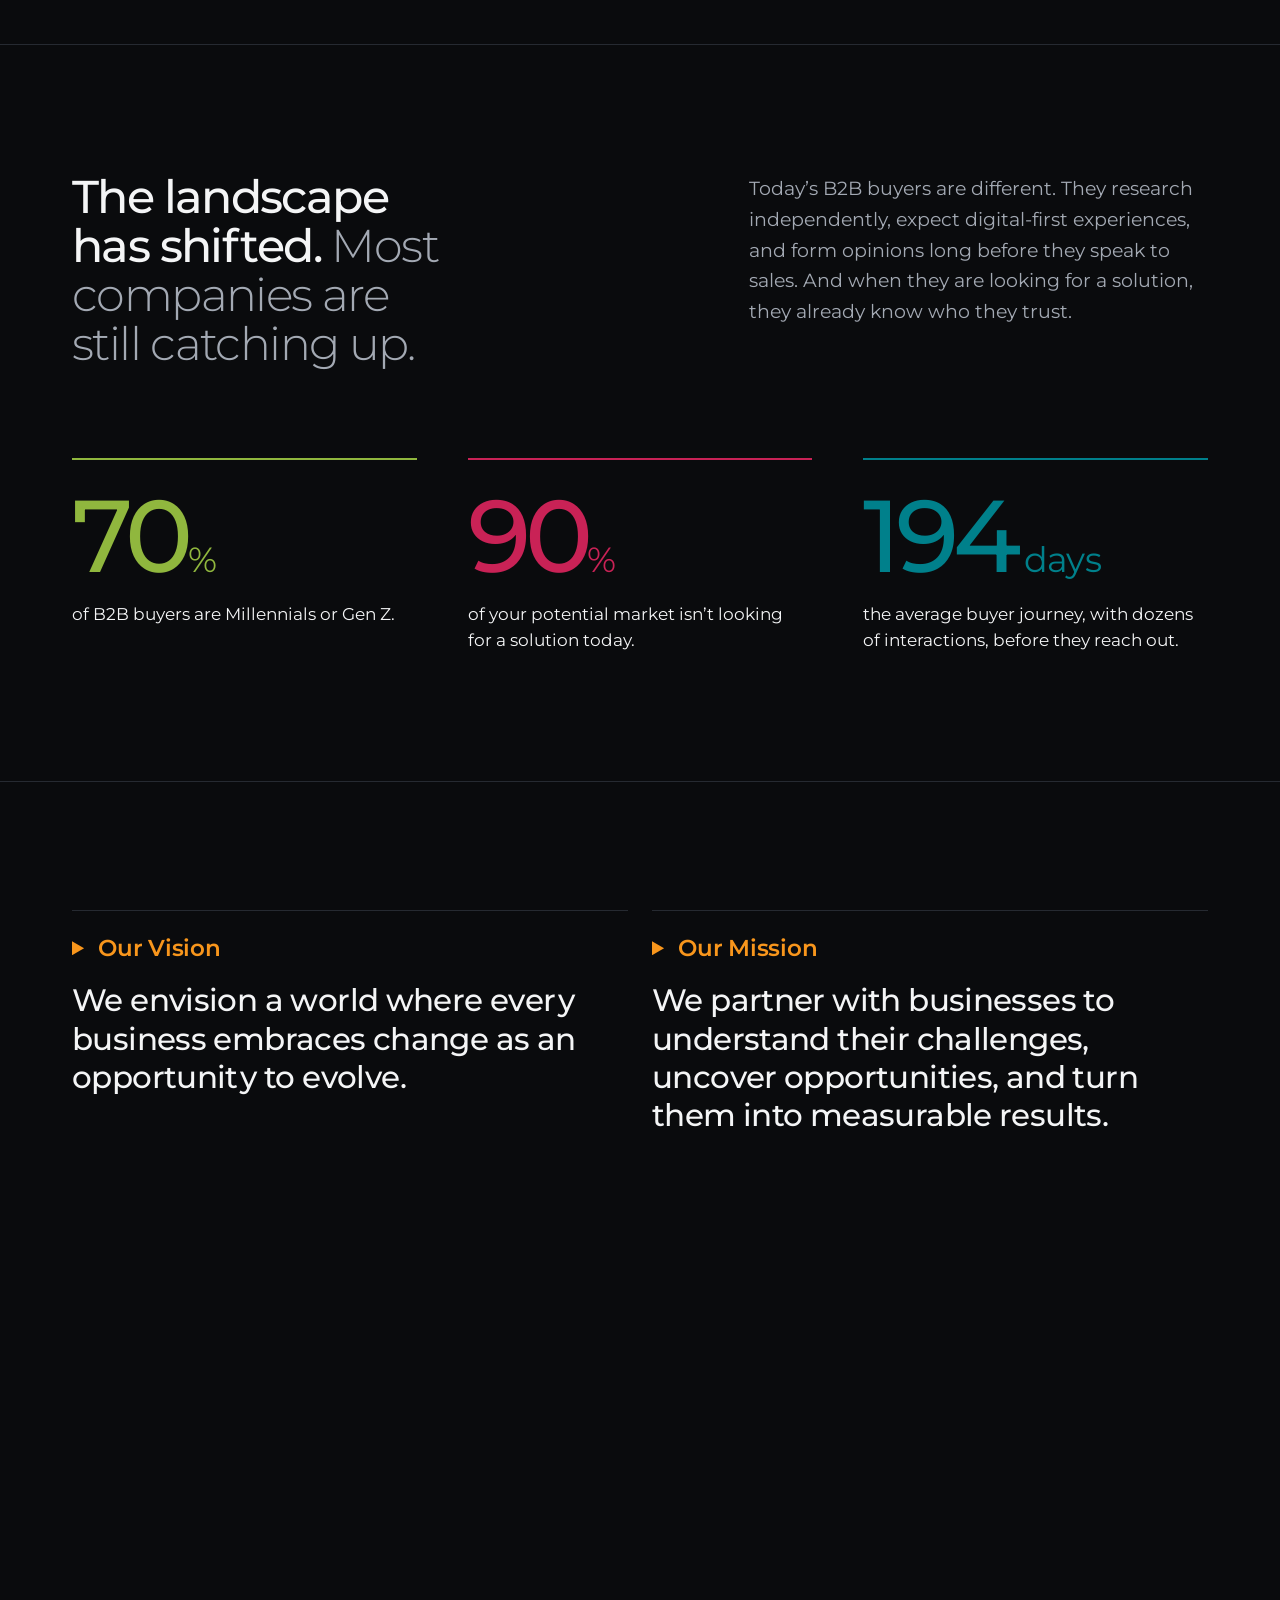
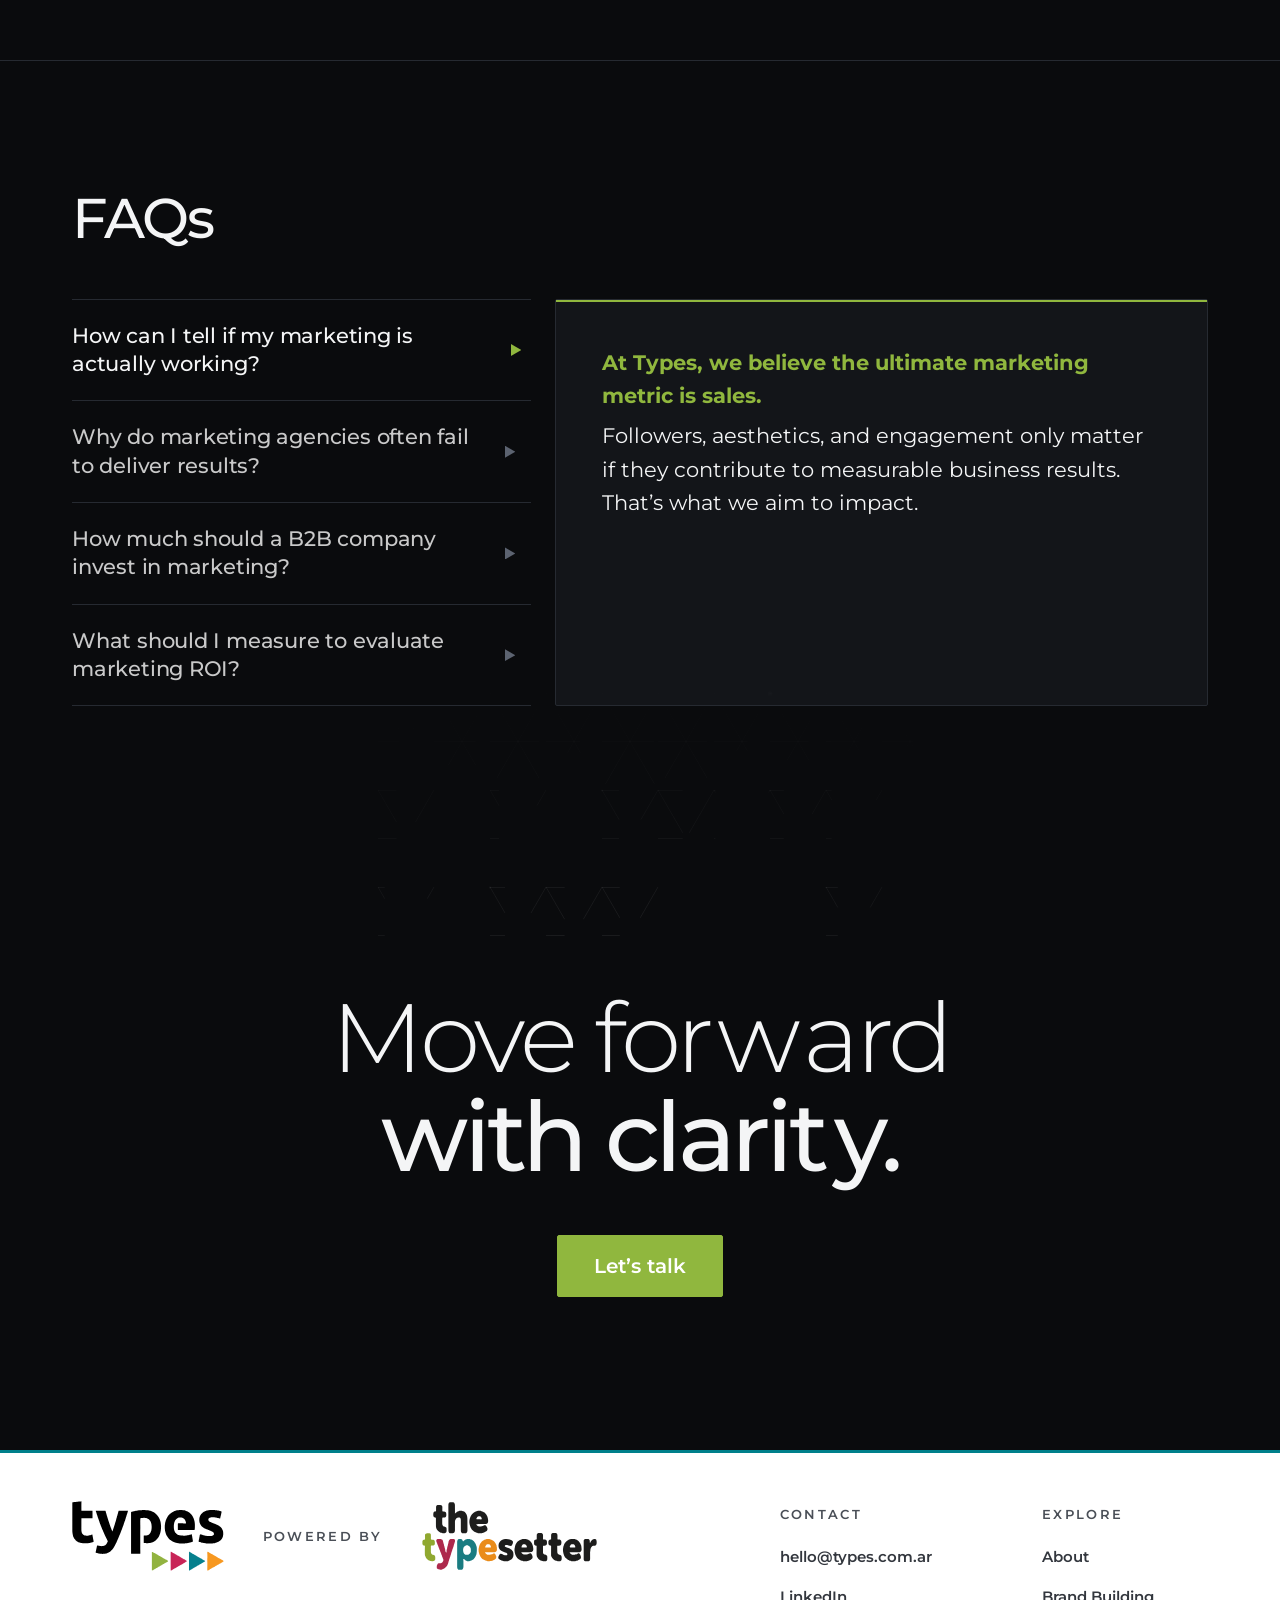
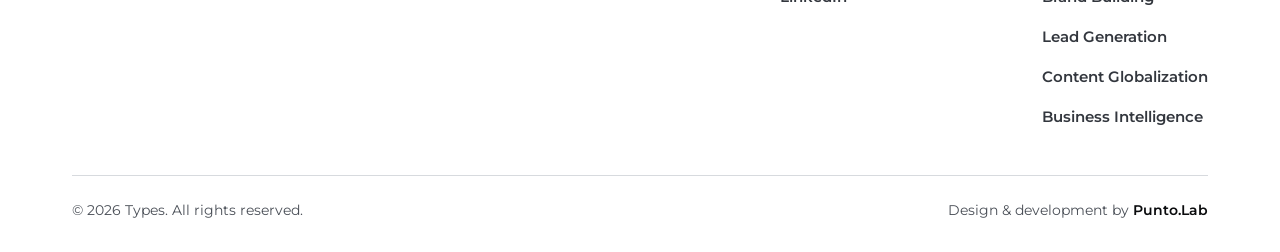
==== commit 3f8ff2bc: "Add certification band to Content Globalization and align fact sources - New "Certified to internati" ====
--- a/about.html
+++ b/about.html
@@ -100,7 +100,7 @@
   <div class="ab-grid" style="max-width:1200px;margin:0 auto;box-sizing:border-box;padding:clamp(80px,10vw,152px) clamp(16px,4vw,32px);row-gap:40px">
     <h2 data-in="" class="ab-full" style="margin:0;display:flex;align-items:center;gap:12px;font-family:var(--font-text);font-size:13px;font-weight:600;letter-spacing:.18em;text-transform:uppercase;color:var(--ink-muted)"><span class="ty-tri" aria-hidden="true" style="height:8px;width:6.9px;background:var(--accent)"></span>What we believe</h2>
     <p class="ab-wide" style="margin:0 0 0 -.04em;font-family:var(--font-display);font-weight:500;font-size:clamp(48px,7.6vw,120px);line-height:1;letter-spacing:-0.045em">
-      <span data-in="" style="display:block;font-weight:300">Confidence</span>
+      <span data-in="" style="display:block;font-weight:300">Con<span class="kern-lg">f</span>idence</span>
       <span data-in="" style="display:block;font-weight:300">comes from</span>
       <span data-in="" style="display:block;color:var(--accent)">clari<span class="kern-lg">t</span>y.</span>
     </p>
@@ -154,7 +154,7 @@
     </div>
     <article style="display:flex;flex-direction:column;gap:28px">
       <h3 data-in="" style="margin:0;display:flex;align-items:center;gap:12px;font-family:var(--font-text);font-size:13px;font-weight:600;letter-spacing:.18em;text-transform:uppercase;color:var(--ink-muted)"><span class="ty-tri" aria-hidden="true" style="height:8px;width:6.9px;background:var(--accent)"></span>Our Promise</h3>
-      <p data-clip="" style="margin:0 0 0 -.05em;font-family:var(--font-display);font-weight:500;font-size:clamp(52px,9.6vw,168px);line-height:.98;letter-spacing:-0.05em;text-wrap:balance"><span style="font-weight:300">Confidence to</span> <span style="color:var(--accent)">Move Forward.</span></p>
+      <p data-clip="" style="margin:0 0 0 -.05em;font-family:var(--font-display);font-weight:500;font-size:clamp(52px,9.6vw,168px);line-height:.98;letter-spacing:-0.05em;text-wrap:balance"><span style="font-weight:300">Con<span class="kern-lg">f</span>idence to</span> <span style="color:var(--accent)">Move Forward.</span></p>
     </article>
   </div>
 </section>
--- a/css/site.css
+++ b/css/site.css
@@ -136,10 +136,12 @@
 @media (min-width: 768px) { [data-blob] { scale: 1.5; } }
 
 /* Optical kerning for pairs the tight display tracking closes up: the wrapped
-   letter gets a bit more air after it. .kern for rw·a in "forward"; .kern-lg
-   for pairs that touch outright (t·y, r·y, f·i, f·t, E·x). */
+   letter gets a bit more air after it. .kern for rw·a in "forward"; .kern-ex
+   for E·x in the Method word; .kern-lg for pairs that touch outright at real
+   sizes (t·y, r·y, f·i, f·t). */
 .kern { letter-spacing: 0.02em; }
-.kern-lg { letter-spacing: 0.03em; }
+.kern-ex { letter-spacing: 0.03em; }
+.kern-lg { letter-spacing: 0.06em; }
 
 /* Footer legal row: copyright left, studio credit right */
 .footer-legal { display: flex; flex-wrap: wrap; justify-content: space-between; gap: 8px 24px; padding-top: 24px; border-top: 1px solid #d7dade; font-size: 14px; line-height: 20px; color: var(--ink-subtle); }
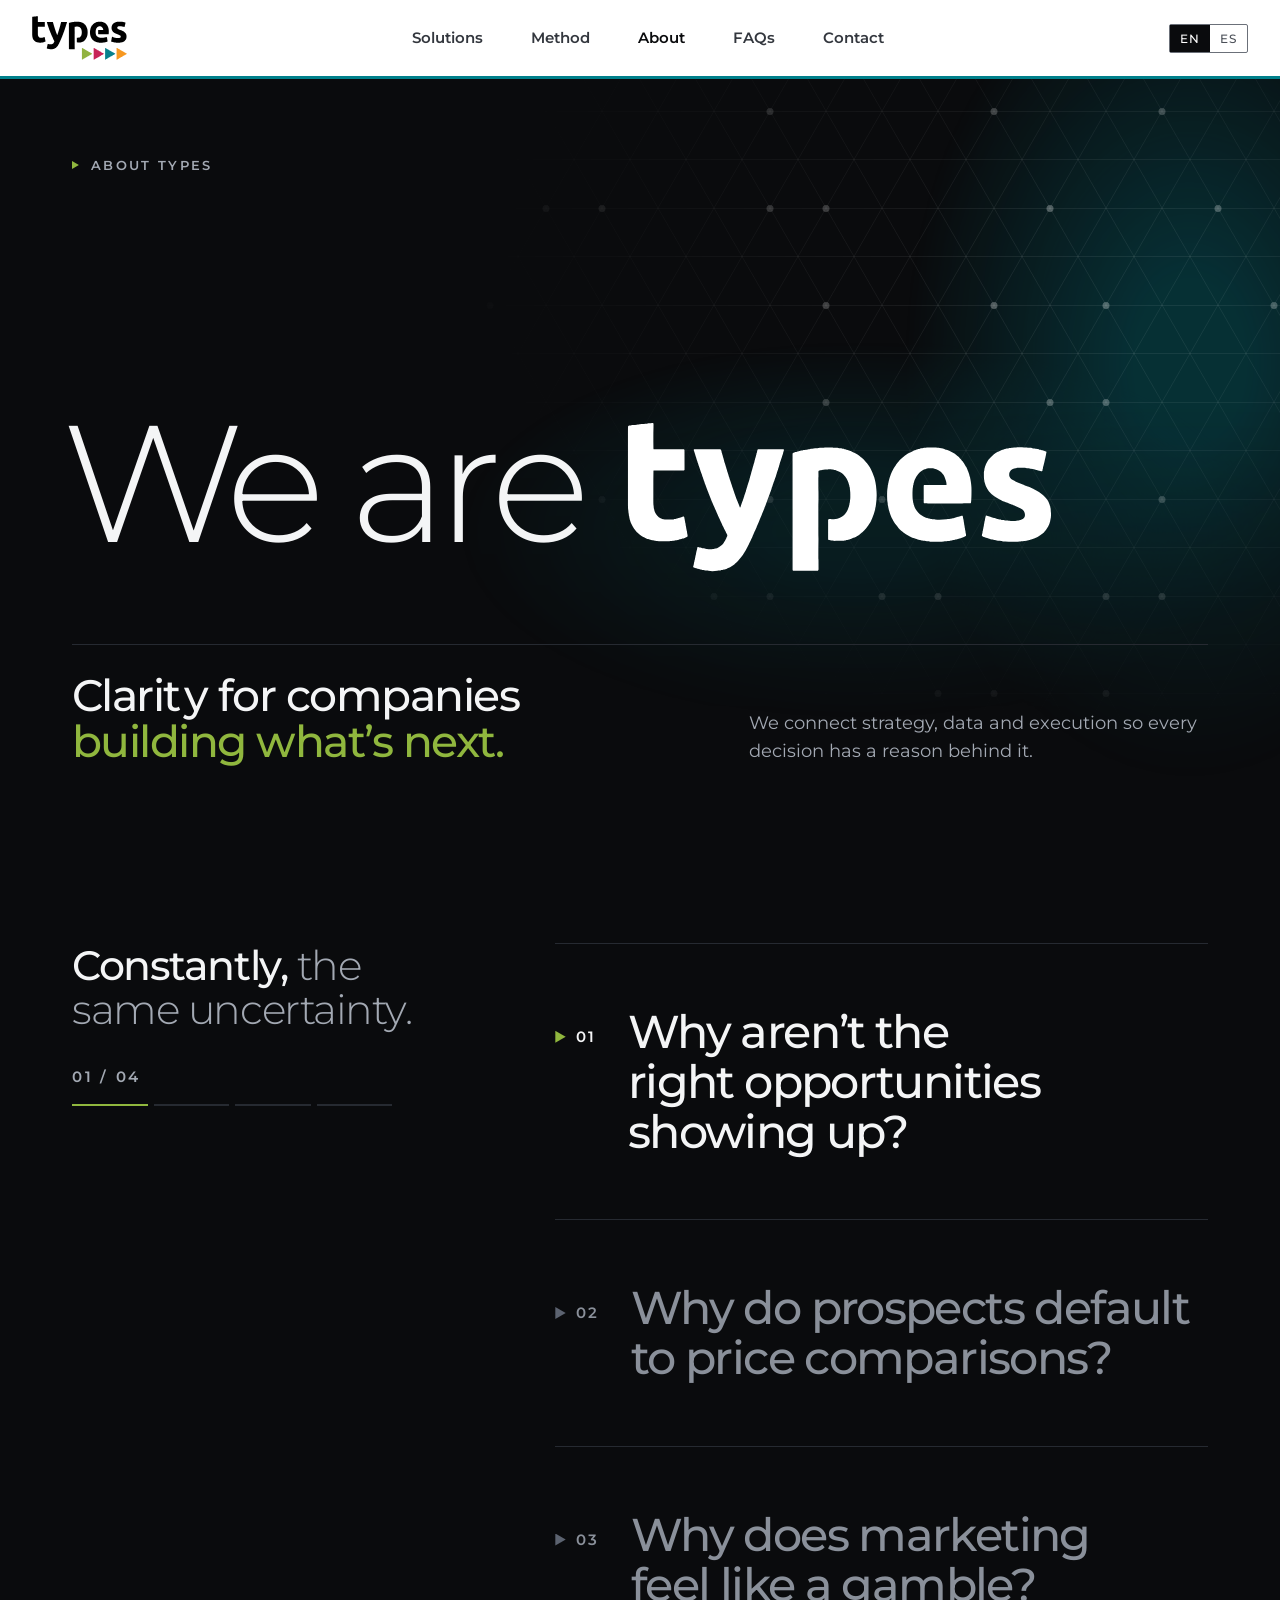
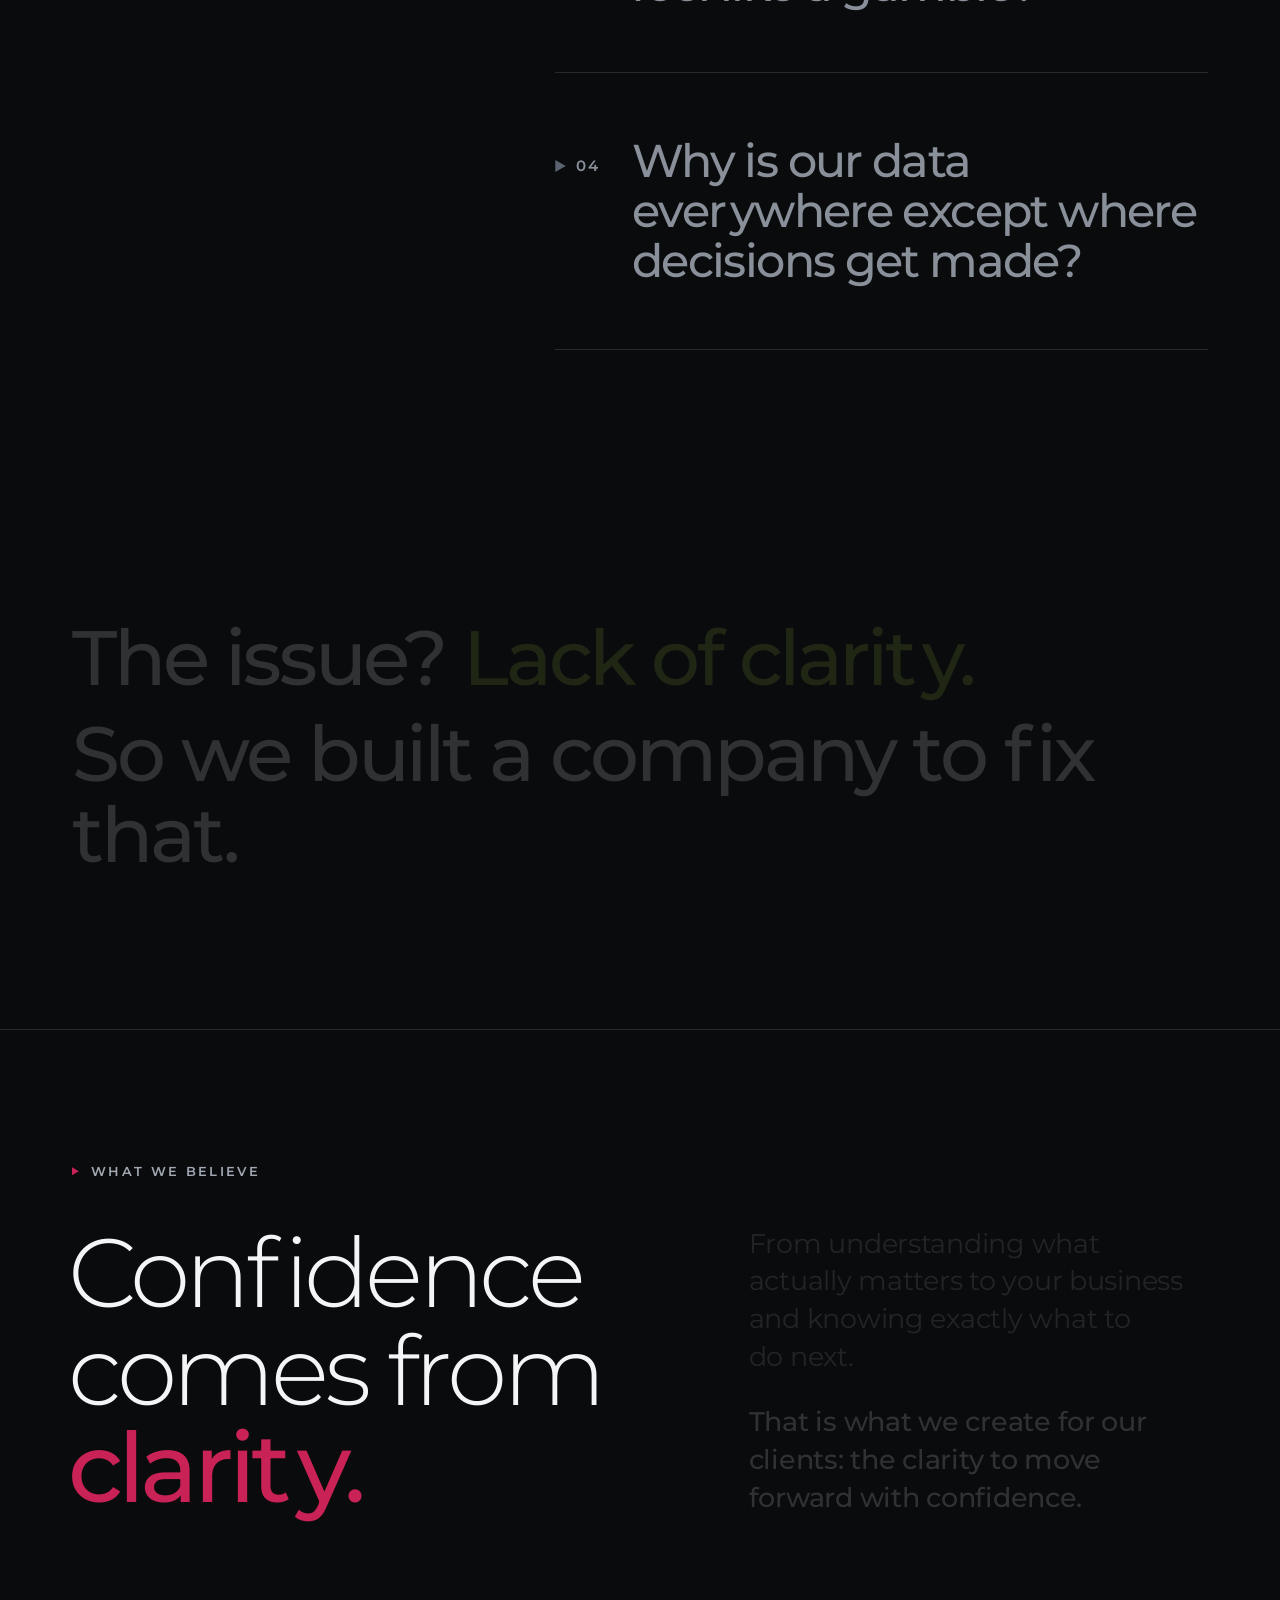
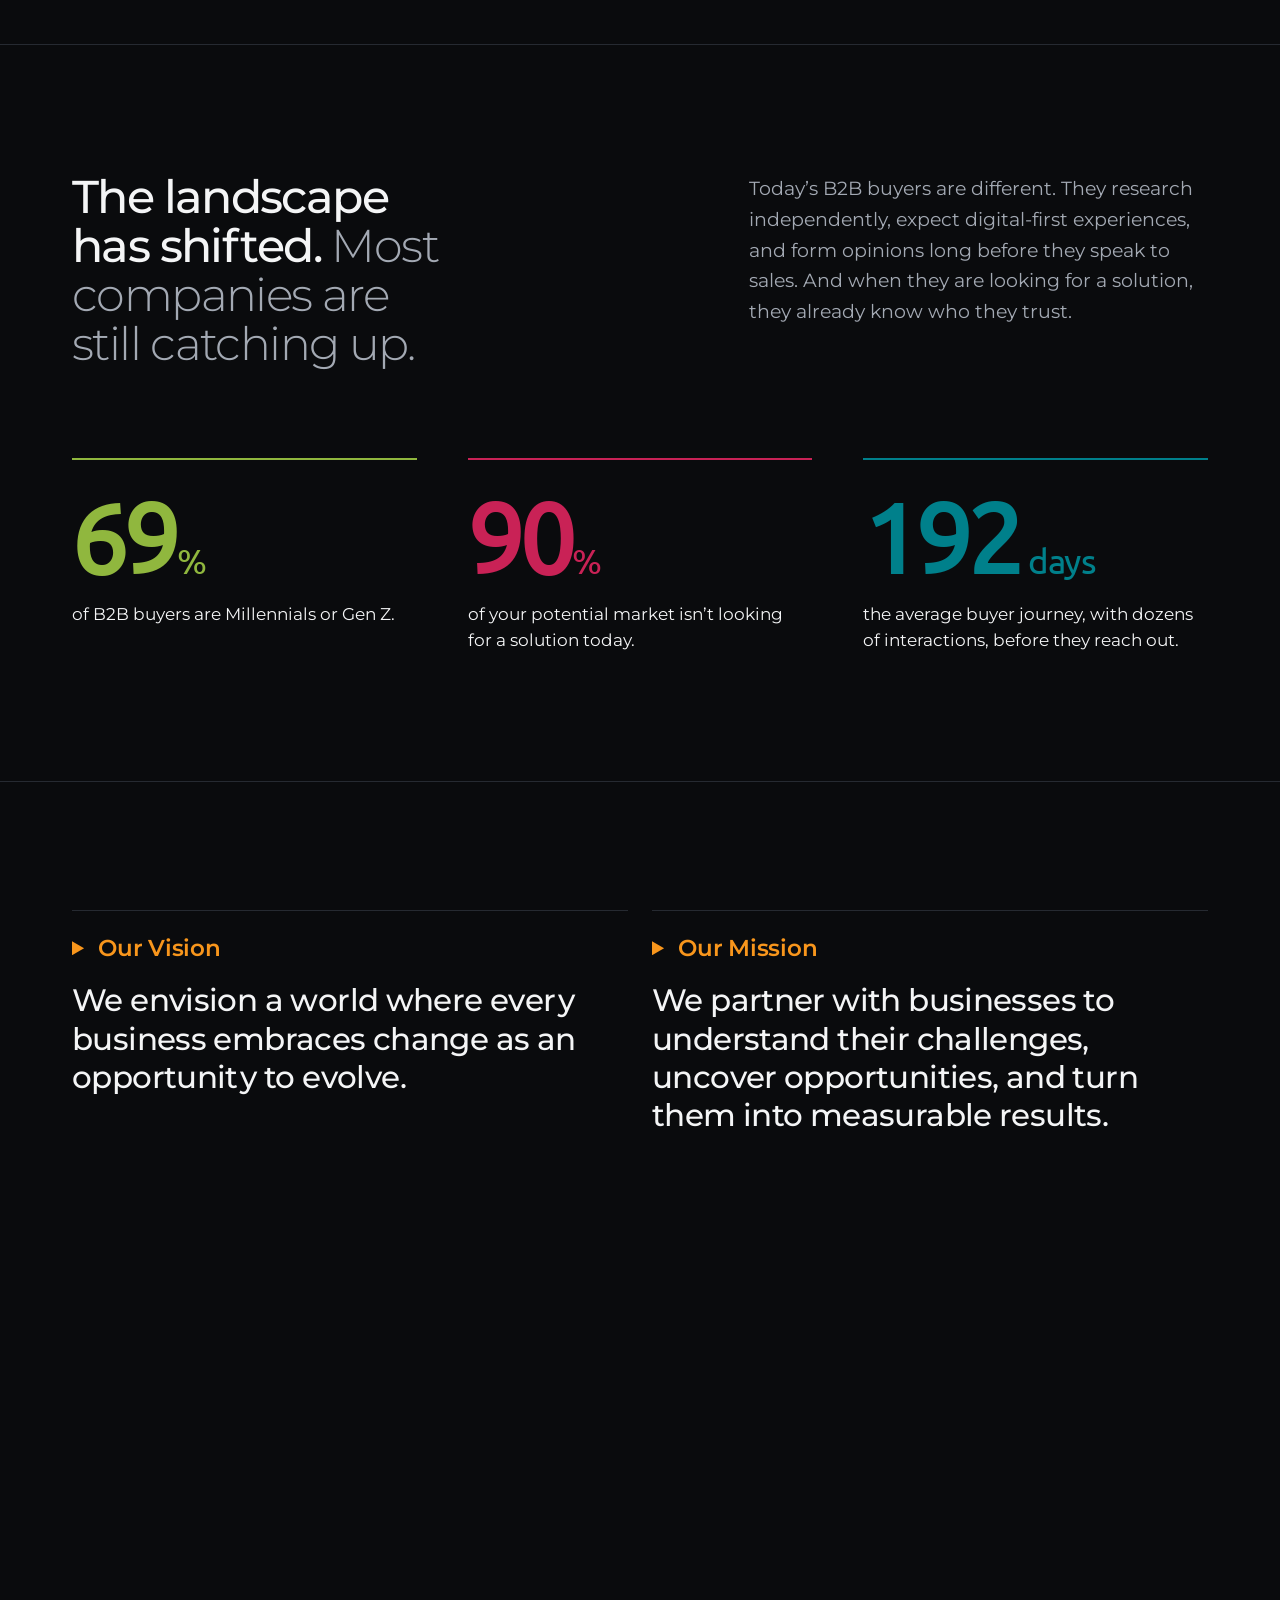
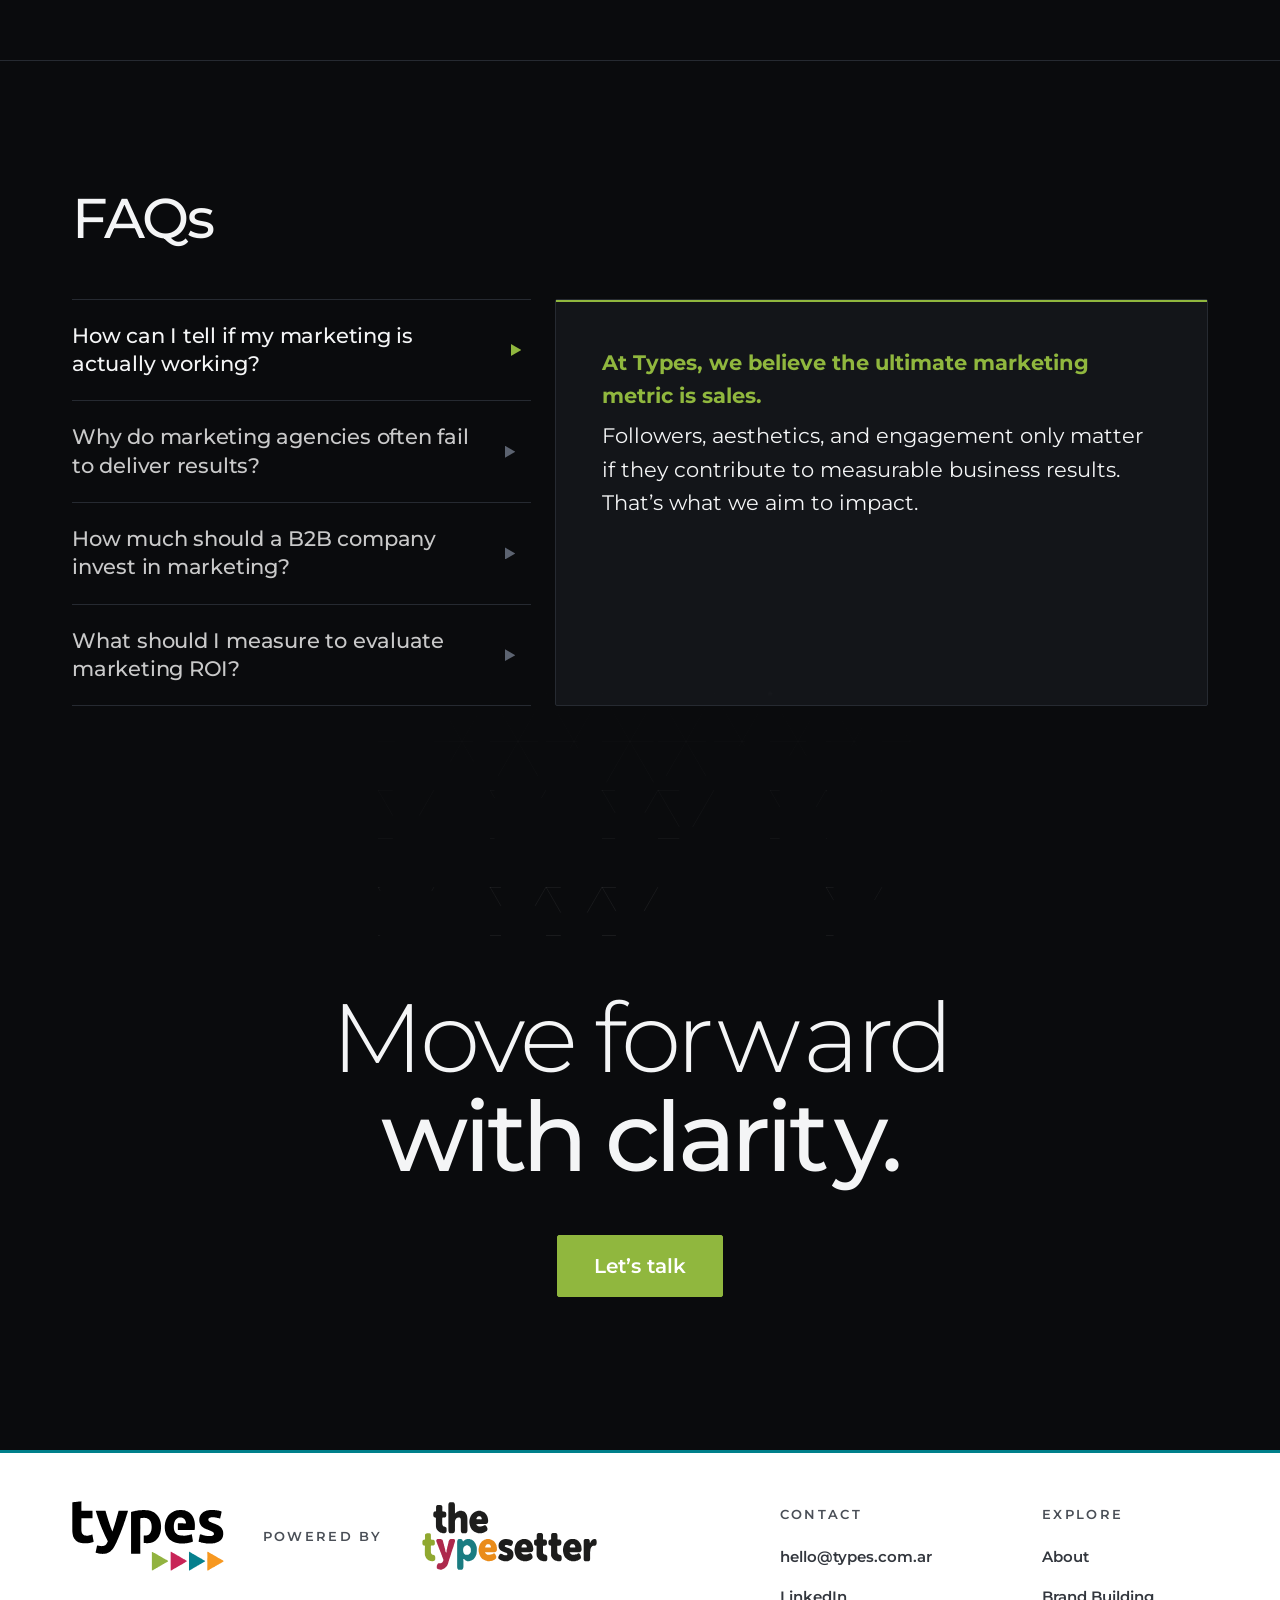
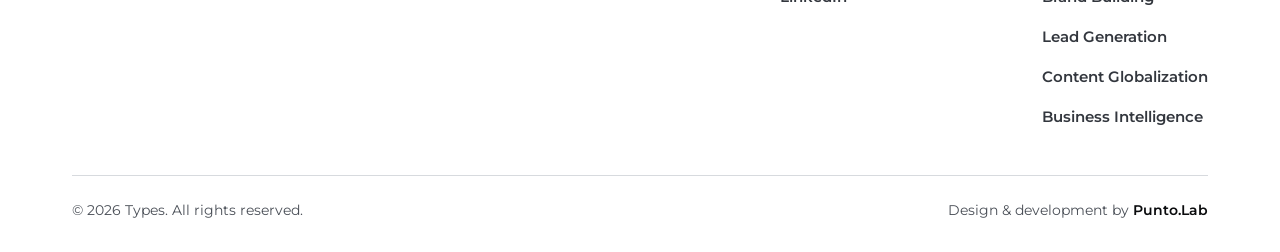
==== commit 7b664d94: "Kern tight display pairs, Method handoff entrance, form and About tweaks - Open up letter pairs the " ====
--- a/about.html
+++ b/about.html
@@ -7,7 +7,7 @@
 <title>Types — About</title>
 <link rel="icon" type="image/png" href="assets/favicon-types.png">
 <link rel="stylesheet" href="css/tokens.css">
-<link rel="stylesheet" href="https://fonts.googleapis.com/css2?family=Montserrat:wght@300;400;500;600;700&display=swap">
+<link rel="stylesheet" href="https://fonts.googleapis.com/css2?family=Montserrat:wght@300;400;500;600;700&family=Ubuntu:wght@400;500&display=swap">
 <link rel="stylesheet" href="css/site.css">
 <link rel="stylesheet" href="css/faq.css">
 <link rel="stylesheet" href="css/about.css">
@@ -121,17 +121,17 @@
     <ul class="ab-cards" style="margin:0;padding:0;list-style:none">
       <li data-in="" class="ty-accent-green" style="position:relative;min-width:0;padding-top:32px;display:flex;flex-direction:column;gap:20px">
         <span data-draw="" aria-hidden="true" style="position:absolute;left:0;right:0;top:0;height:2px;background:var(--accent);transform-origin:0 50%"></span>
-        <p style="margin:0;font-family:var(--font-display);font-weight:500;font-size:clamp(72px,8vw,136px);line-height:.9;letter-spacing:-0.055em;color:var(--accent)"><span data-count="71">71</span><span style="font-size:.34em;letter-spacing:-0.02em;font-weight:400">%</span></p>
+        <p style="margin:0;font-family:var(--font-logo);font-weight:500;font-size:clamp(72px,8vw,136px);line-height:.9;letter-spacing:-0.055em;color:var(--accent)"><span data-count="71">71</span><span style="font-size:.34em;letter-spacing:-0.02em;font-weight:400">%</span></p>
         <p style="margin:0;font-family:var(--font-text);font-size:17px;line-height:1.5;color:var(--ink);text-wrap:pretty;max-width:30ch">of B2B buyers are Millennials or Gen Z.</p>
       </li>
       <li data-in="" class="ty-accent-magenta" style="position:relative;min-width:0;padding-top:32px;display:flex;flex-direction:column;gap:20px">
         <span data-draw="" aria-hidden="true" style="position:absolute;left:0;right:0;top:0;height:2px;background:var(--accent);transform-origin:0 50%"></span>
-        <p style="margin:0;font-family:var(--font-display);font-weight:500;font-size:clamp(72px,8vw,136px);line-height:.9;letter-spacing:-0.055em;color:var(--accent)"><span data-count="95">95</span><span style="font-size:.34em;letter-spacing:-0.02em;font-weight:400">%</span></p>
+        <p style="margin:0;font-family:var(--font-logo);font-weight:500;font-size:clamp(72px,8vw,136px);line-height:.9;letter-spacing:-0.055em;color:var(--accent)"><span data-count="95">95</span><span style="font-size:.34em;letter-spacing:-0.02em;font-weight:400">%</span></p>
         <p style="margin:0;font-family:var(--font-text);font-size:17px;line-height:1.5;color:var(--ink);text-wrap:pretty;max-width:30ch">of your potential market isn’t looking for a solution today.</p>
       </li>
       <li data-in="" class="ty-accent-teal" style="position:relative;min-width:0;padding-top:32px;display:flex;flex-direction:column;gap:20px">
         <span data-draw="" aria-hidden="true" style="position:absolute;left:0;right:0;top:0;height:2px;background:var(--accent);transform-origin:0 50%"></span>
-        <p style="margin:0;font-family:var(--font-display);font-weight:500;font-size:clamp(72px,8vw,136px);line-height:.9;letter-spacing:-0.055em;color:var(--accent)"><span data-count="211">211</span><span style="font-size:.34em;letter-spacing:-0.02em;font-weight:400"> days</span></p>
+        <p style="margin:0;font-family:var(--font-logo);font-weight:500;font-size:clamp(72px,8vw,136px);line-height:.9;letter-spacing:-0.055em;color:var(--accent)"><span data-count="211">211</span><span style="font-size:.34em;letter-spacing:-0.02em;font-weight:400"> days</span></p>
         <p style="margin:0;font-family:var(--font-text);font-size:17px;line-height:1.5;color:var(--ink);text-wrap:pretty;max-width:30ch">the average buyer journey, with dozens of interactions, before they reach out.</p>
       </li>
     </ul>
